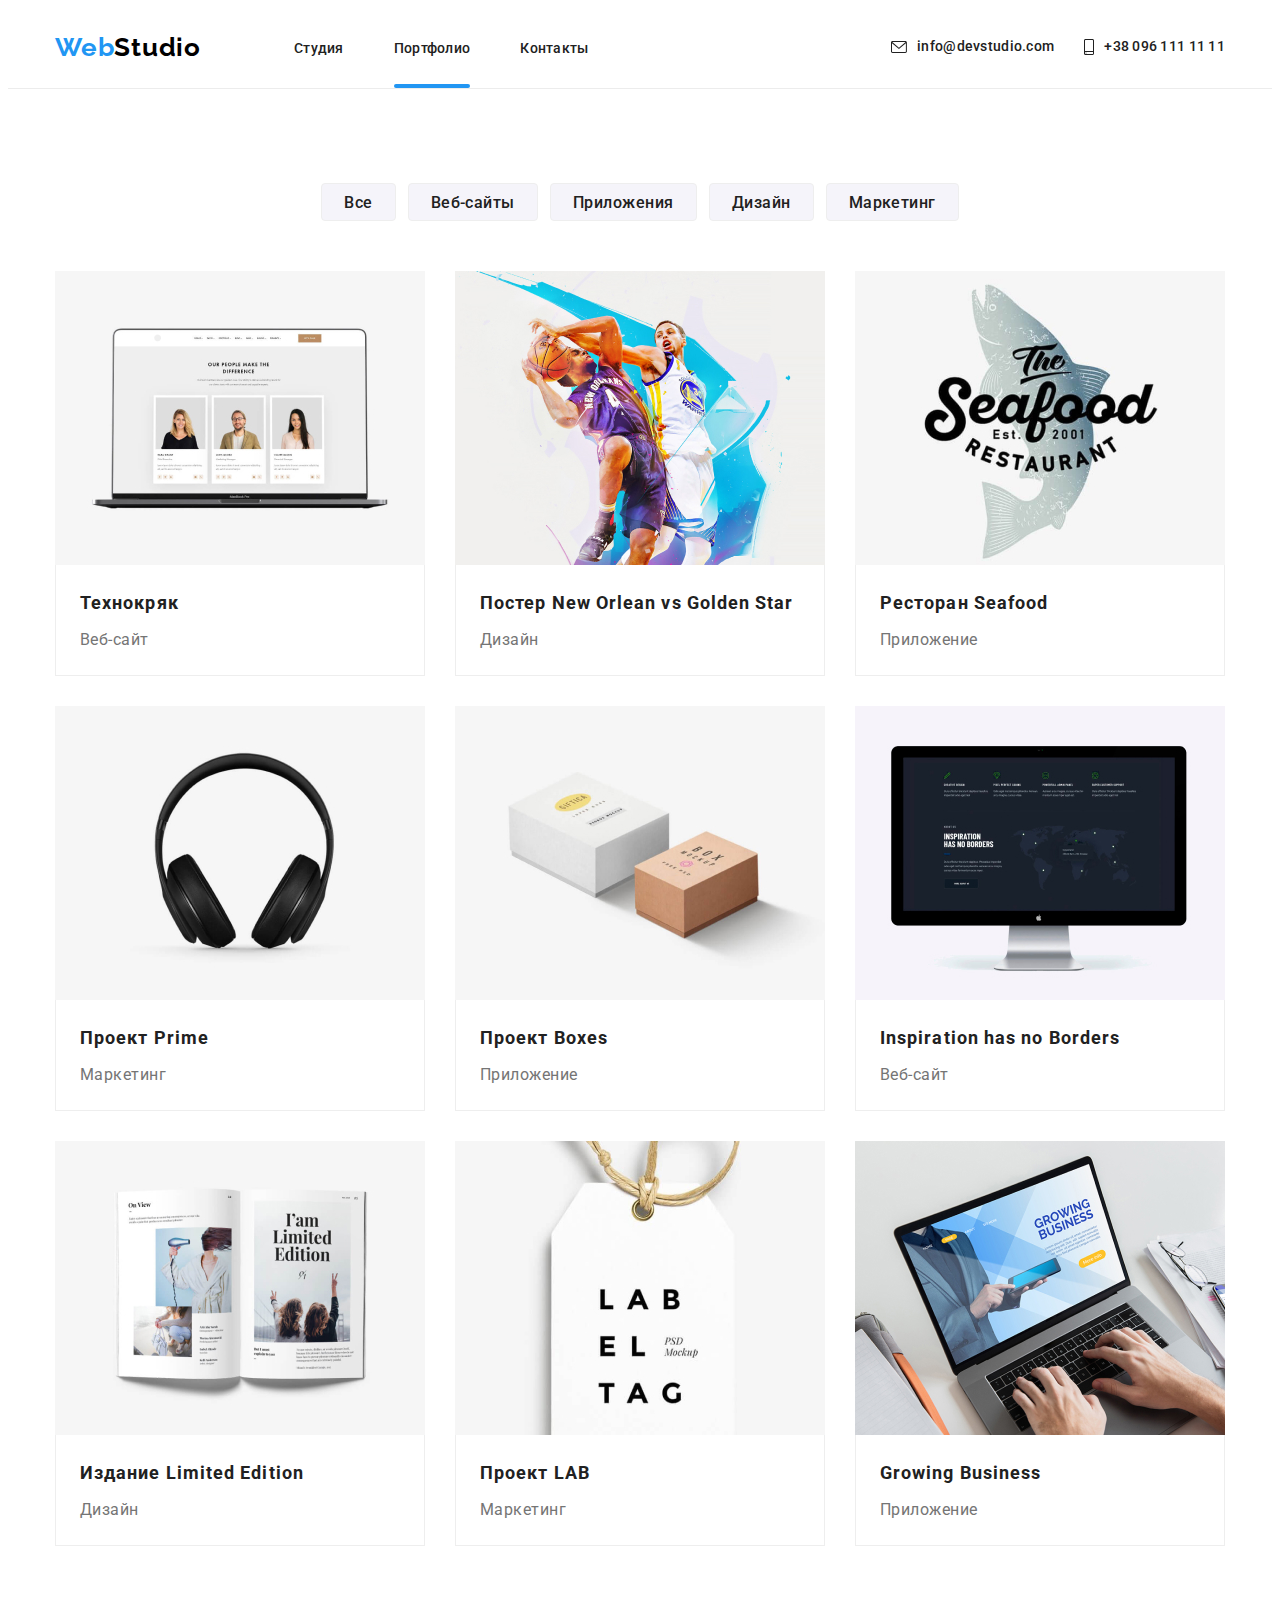
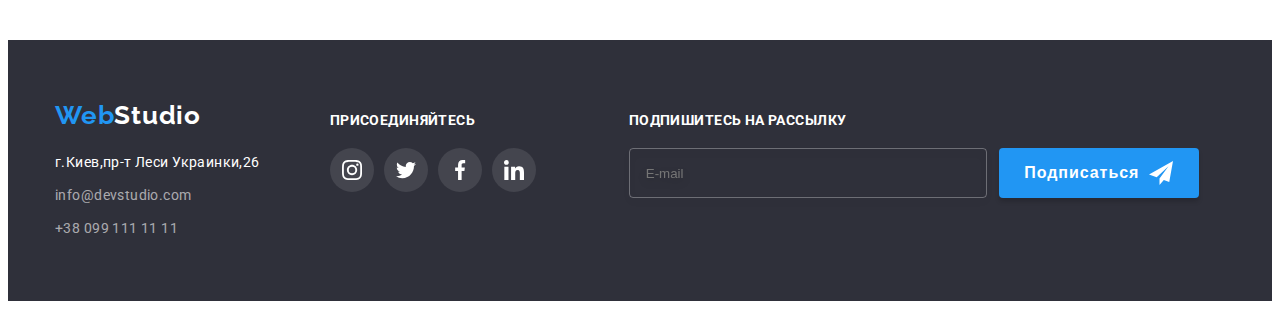
==== portfolio.html @ 00899029 "clone" ====
<!DOCTYPE html>
<html lang="en">
  <head>
    <meta charset="UTF-8" />
    <meta http-equiv="X-UA-Compatible" content="IE=edge" />
    <meta name="viewport" content="width=device-width, initial-scale=1.0" />
    <link rel="shortcut icon" href="images/Flag_Ukr.ico" type="image/x-icon" />
    <title>Портфолио</title>
    <link rel="preconnect" href="https://fonts.googleapis.com" />
    <link rel="preconnect" href="https://fonts.gstatic.com" crossorigin />
    <link
      href="https://fonts.googleapis.com/css2?family=Raleway:wght@700&family=Roboto:wght@400;500;700;900&display=swap"
      rel="stylesheet"
    />
    <link
      rel="stylesheet"
      href="https://cdnjs.cloudflare.com/ajax/libs/modern-normalize/1.1.0/modern-normalize.min.css"
      integrity="sha512-wpPYUAdjBVSE4KJnH1VR1HeZfpl1ub8YT/NKx4PuQ5NmX2tKuGu6U/JRp5y+Y8XG2tV+wKQpNHVUX03MfMFn9Q=="
      crossorigin="anonymous"
      referrerpolicy="no-referrer"
    />
    <link rel="stylesheet" href="./css/styles.css" />
    <style>
      ul {
        list-style-type: none; /* Убираем маркеры */
      }
      a {
        text-decoration: none; /* Убираем подчеркивание в ссылках  */
      }
    </style>
  </head>
  <body>
    <!-- header -->
    <header class="header">
      <div class="container">
        <nav class="header-nav">
          <a href="./index.html" class="header-logo"
            ><span class="header-logo-first">Web</span>Studio
          </a>
          <ul class="header-list">
            <li class="header-item">
              <a href="./index.html" class="header-item-link header-text"
                >Студия</a
              >
            </li>
            <li class="header-item">
              <a
                href="./portfolio.html"
                class="header-item-link header-text stream"
                >Портфолио</a
              >
            </li>
            <li class="header-item">
              <a href="" class="header-item-link header-text">Контакты</a>
            </li>
          </ul>
        </nav>
        <ul class="contacts-header">
          <li class="contact-item">
            <a
              href="mailto:info@devstudio.com"
              title="E-mail"
              class="header-link header-text envelope"
            >
              <svg class="header-icon" width="16" height="12">
                <use href="./images/icons.svg#icon-envelope"></use>
              </svg>
              info@devstudio.com</a
            >
          </li>
          <li class="contact-item">
            <a
              href="tel:+380961111111"
              title="Mobile phone"
              class="header-link header-text smartphone"
            >
              <svg class="header-icon" width="10" height="16">
                <use href="./images/icons.svg#icon-smartphone"></use>
              </svg>
              +38 096 111 11 11</a
            >
          </li>
        </ul>
      </div>
    </header>
    <!-- main -->
    <main>
      <!-- прячем заголовок от пользователя, Google  видит заголовок -->
      <h1 class="visually-hidden">Портфолио</h1>
      <section class="section-potfolio">
        <div class="container">
          <ul class="portfolio-btn-list">
            <li class="portfolio-btn-item">
              <button type="button" class="portfolio-btn">Все</button>
            </li>
            <li class="portfolio-btn-item">
              <button type="button" class="portfolio-btn">Веб-сайты</button>
            </li>
            <li class="portfolio-btn-item">
              <button type="button" class="portfolio-btn">Приложения</button>
            </li>
            <li class="portfolio-btn-item">
              <button type="button" class="portfolio-btn">Дизайн</button>
            </li>
            <li class="portfolio-btn-item">
              <button type="button" class="portfolio-btn">Маркетинг</button>
            </li>
          </ul>
          <ul class="services-list">
            <li class="services-item">
              <a href="" class="service-link">
                <div class="services-item-wrap">
                  <img
                    src="./images/portfolio_services_1.jpg"
                    alt="Technocarck"
                    width="370"
                    class="img-portfolio"
                  />
                  <p class="services-item-text">
                    Ресурс предлагает комплексные предложения с разным уровнем
                    функционала и сервисов. Все это позволит посетителю получить
                    исчерпывающие сведения о компании или частном лице.
                  </p>
                </div>
                <div class="div-services">
                  <h2 class="review">Технокряк</h2>
                  <p class="speciality">Веб-сайт</p>
                </div>
              </a>
            </li>
            <li class="services-item">
              <a href="" class="service-link">
                <div class="services-item-wrap">
                  <img
                    src="./images/portfolio_services_2.jpg"
                    alt="Poster NewOrlean"
                    width="370"
                    class="img-portfolio"
                  />
                  <p class="services-item-text">
                    Ресурс предлагает комплексные предложения с разным уровнем
                    функционала и сервисов. Все это позволит посетителю получить
                    исчерпывающие сведения о компании или частном лице.
                  </p>
                </div>
                <div class="div-services">
                  <h2 class="review">Постер New Orlean vs Golden Star</h2>
                  <p class="speciality">Дизайн</p>
                </div>
              </a>
            </li>
            <li class="services-item">
              <a href="" class="service-link">
                <div class="services-item-wrap">
                  <img
                    src="./images/portfolio_services_3.jpg"
                    alt="Seafood"
                    width="370"
                    class="img-portfolio"
                  />
                  <p class="services-item-text">
                    Ресурс предлагает комплексные предложения с разным уровнем
                    функционала и сервисов. Все это позволит посетителю получить
                    исчерпывающие сведения о компании или частном лице.
                  </p>
                </div>
                <div class="div-services">
                  <h2 class="review">Ресторан Seafood</h2>
                  <p class="speciality">Приложение</p>
                </div>
              </a>
            </li>
            <li class="services-item">
              <a href="" class="service-link">
                <div class="services-item-wrap">
                  <img
                    src="./images/portfolio_services_4.jpg"
                    alt="Project Prime"
                    width="370"
                    class="img-portfolio"
                  />
                  <p class="services-item-text">
                    Ресурс предлагает комплексные предложения с разным уровнем
                    функционала и сервисов. Все это позволит посетителю получить
                    исчерпывающие сведения о компании или частном лице.
                  </p>
                </div>
                <div class="div-services">
                  <h2 class="review">Проект Prime</h2>
                  <p class="speciality">Маркетинг</p>
                </div>
              </a>
            </li>
            <li class="services-item">
              <a href="" class="service-link">
                <div class="services-item-wrap">
                  <img
                    src="./images/portfolio_services_5.jpg"
                    alt="Project Boxes"
                    width="370"
                    class="img-portfolio"
                  />
                  <p class="services-item-text">
                    Ресурс предлагает комплексные предложения с разным уровнем
                    функционала и сервисов. Все это позволит посетителю получить
                    исчерпывающие сведения о компании или частном лице.
                  </p>
                </div>
                <div class="div-services">
                  <h2 class="review">Проект Boxes</h2>
                  <p class="speciality">Приложение</p>
                </div>
              </a>
            </li>
            <li class="services-item">
              <a href="" class="service-link">
                <div class="services-item-wrap">
                  <img
                    src="./images/portfolio_services_6.jpg"
                    alt="Inspiration"
                    width="370"
                    class="img-portfolio"
                  />
                  <p class="services-item-text">
                    Ресурс предлагает комплексные предложения с разным уровнем
                    функционала и сервисов. Все это позволит посетителю получить
                    исчерпывающие сведения о компании или частном лице.
                  </p>
                </div>
                <div class="div-services">
                  <h2 class="review">Inspiration has no Borders</h2>
                  <p class="speciality">Веб-сайт</p>
                </div>
              </a>
            </li>
            <li class="services-item">
              <a href="" class="service-link">
                <div class="services-item-wrap">
                  <img
                    src="./images/portfolio_services_7.jpg"
                    alt="Limited Edition"
                    width="370"
                    class="img-portfolio"
                  />
                  <p class="services-item-text">
                    Ресурс предлагает комплексные предложения с разным уровнем
                    функционала и сервисов. Все это позволит посетителю получить
                    исчерпывающие сведения о компании или частном лице.
                  </p>
                </div>
                <div class="div-services">
                  <h2 class="review">Издание Limited Edition</h2>
                  <p class="speciality">Дизайн</p>
                </div>
              </a>
            </li>
            <li class="services-item">
              <a href="" class="service-link">
                <div class="services-item-wrap">
                  <img
                    src="./images/portfolio_services_8.jpg"
                    alt="Project LAB"
                    width="370"
                    class="img-portfolio"
                  />
                  <p class="services-item-text">
                    Ресурс предлагает комплексные предложения с разным уровнем
                    функционала и сервисов. Все это позволит посетителю получить
                    исчерпывающие сведения о компании или частном лице.
                  </p>
                </div>
                <div class="div-services">
                  <h2 class="review">Проект LAB</h2>
                  <p class="speciality">Маркетинг</p>
                </div>
              </a>
            </li>
            <li class="services-item">
              <a href="" class="service-link">
                <div class="services-item-wrap">
                  <img
                    src="./images/portfolio_services_9.jpg"
                    alt="Business"
                    width="370"
                    class="img-portfolio"
                  />
                  <p class="services-item-text">
                    Ресурс предлагает комплексные предложения с разным уровнем
                    функционала и сервисов. Все это позволит посетителю получить
                    исчерпывающие сведения о компании или частном лице.
                  </p>
                </div>
                <div class="div-services">
                  <h2 class="review">Growing Business</h2>
                  <p class="speciality">Приложение</p>
                </div>
              </a>
            </li>
          </ul>
        </div>
      </section>
    </main>
    <footer class="footer">
      <div class="container">
        <div>
          <div class="div-footer-logo">
            <a href="./index.html" class="footer-logo"
              ><span class="footer-logo-first">Web</span>Studio
            </a>
          </div>
          <address>
            <ul class="contacts">
              <li class="footer-item">
                <a href="" title="address" class="contact"
                  >г.Киев,пр-т Леси Украинки,26</a
                >
              </li>
              <li class="footer-item">
                <a
                  href="mailto:info@devstudio.com"
                  title="E-mail"
                  class="contact-e"
                  >info@devstudio.com</a
                >
              </li>
              <li class="footer-item">
                <a
                  href="tel:+380991111111"
                  title="Mobile phone"
                  class="contact-e"
                  >+38 099 111 11 11</a
                >
              </li>
            </ul>
          </address>
        </div>
        <div class="footer-contacts">
          <h3 class="footer-invite">присоединяйтесь</h3>
          <ul class="footer-soc-list">
            <li class="soc-item">
              <a href="" class="footer-soc-link">
                <svg class="soc-icon" width="20" height="20">
                  <use href="./images/icons.svg#icon-instagram"></use>
                </svg>
              </a>
            </li>
            <li class="soc-item">
              <a href="" class="footer-soc-link">
                <svg class="soc-icon" width="20" height="20">
                  <use href="./images/icons.svg#icon-twitter"></use>
                </svg>
              </a>
            </li>
            <li class="soc-item">
              <a href="" class="footer-soc-link">
                <svg class="soc-icon" width="20" height="20">
                  <use href="./images/icons.svg#icon-facebook"></use>
                </svg>
              </a>
            </li>
            <li class="soc-item">
              <a href="" class="footer-soc-link">
                <svg class="soc-icon" width="20" height="20">
                  <use href="./images/icons.svg#icon-linkedin"></use>
                </svg>
              </a>
            </li>
          </ul>
        </div>

        <div class="mailing-list">
          <h3 class="mailing-title">Подпишитесь на рассылку</h3>
          <form class="mailing">
            <label class="footer-label">
              <input
                type="email"
                name="footer-email"
                placeholder="E-mail"
                class="footer-input"
                required
              />
            </label>
            <button type="submit" class="footer-btn">
              Подписаться
              <svg class="footer-icon" width="24" height="24">
                <use href="./images/icons.svg#icon-send"></use>
              </svg>
            </button>
          </form>        
        </div>
        
      </div>
    </footer>
  </body>
</html>
---- css/styles.css ----
body {
  font-family: "Roboto", sans-serif;
  color: #212121;
  background-color: #ffffff;
}

/* Репета сказал так надо! */
html {
  box-sizing: border-box;
}
*,
*::before,
*::after {
  box-sizing: inherit;
}

/* a::before {
  content: "♥️";
  color: brown;
} */

/* .envelope::before {
  content: url(../images/envelope.svg);
  vertical-align: middle;
  margin-right: 10px;
}
.envelope:hover.envelope::before,
.envelope:focus.envelope::before {
  content: url(../images/envelope_hover.svg);
}
.smartphone::before {
  content: url(../images/smartphone.svg);
  vertical-align: middle;
  margin-right: 10px;
}
.smartphone:hover.smartphone::before,
.smartphone:focus.smartphone::before {
  content: url(../images/smartphone_hover.svg);
} */
.header-icon {
  margin-right: 10px;
  fill: currentColor;
}

.container {
  width: 1200px;
  margin: 0 auto;
  padding-left: 15px;
  padding-right: 15px;
}

/* Сброс стилей / Reset styles */
p,
h1,
h2,
h3,
h4,
h5,
h6 {
  margin: 0;
}
ul {
  margin: 0;
  padding-left: 0;
}
a {
  color: currentColor;
}
/* убирает рамку при TAB */
a:focus,
button:focus,
.modal-input, .modal-text {
  outline: currentColor;
}

/* Рука-указатель */
button {
  cursor: pointer;
}

/* Переменные: цвета и прочее */
:root {
  --main-color: #212121;
  --highlight-color: #2196f3;
  --header-link-color: #757575;
  --main-tittle-color: #ffffff;
  --main-background-color: #2f303a;
  --description-text-color: #757575;
  --job-title-color: #757575;
  --footer-background-color: #2f303a;
  --footer-contact-color: #ffffff;
  --portfolio-speciality-color: #757575;
  --typical-margin: 30px;
  --timing-function: cubic-bezier(0.4, 0, 0.2, 1);
}

/* header */

.header {
  border-bottom: 1px solid #ececec;
  padding-top: 24px;
  padding-bottom: 25px;
}

.header .container,
.header-nav,
.header-list {
  display: flex;
  align-items: center;
}

.contacts-header {
  display: flex;
  margin-left: auto;
}
.header-logo {
  font-family: "Raleway", sans-serif;
  font-style: normal;
  font-weight: 700;
  font-size: 26px;
  line-height: 1.19;
  letter-spacing: 0.03em;
  color: #000000;
  margin-right: 93px;
}

.header-logo-first,
.footer-logo-first {
  color: #2196f3;
}

.header-item:not(:last-child) {
  margin-right: 50px;
}
.header-text {
  font-weight: 500;
  font-size: 14px;
  line-height: 1.14;
  letter-spacing: 0.02em;
}
/* ПОДЧЕРКИВАНИЕ */

.header-item-link {
  color: var(--main-color);
  margin-top: 4px;
  position: relative; /*!!!!!!!!!!!!! ЕСЛИ НЕТ - ТО ФИГУРА
  ПОЗИЦИОНИРУЕТСЯ ОТНОСИТЕЛЬНО ДОКУМЕНТА 
  при position: absolute; !!!!!!!!!!!!!!!*/

  transition: color 250ms var(--timing-function);
}
.stream::after {
  content: "";
  position: absolute;
  bottom: -32.5px;

  display: block;
  width: 100%;
  height: 4px;

  border-radius: 4px;
  background-color: #2196f3;
}
.contact-item:not(:first-child) {
  margin-left: 30px;
}
.header-link {
  transition: color 250ms var(--timing-function);
  display: flex;
  align-items: center;
}

.header-item-link:hover,
.header-item-link:focus,
.header-link:hover,
.header-link:focus,
.contact-e:hover,
.contact-e:focus,
.contact:hover,
.contact:focus {
  color: var(--highlight-color);
}
.header-item-link:active,
.header-link:active,
.contact-e:active,
.contact:active {
  color: #ffa500;
}

/* main */

.main-box {
  background: #2f303a;
  padding: 200px 0;
  background-image: linear-gradient(
      rgba(47, 48, 58, 0.4),
      rgba(47, 48, 58, 0.4)
    ),
    url(../images/hero_img.jpg);
  background-repeat: no-repeat;
  background-position: center;
  background-size: cover;
  max-width: 1600px;
  margin: 0 auto;
}

.main {
  font-weight: 900;
  font-size: 44px;
  line-height: 1.36;
  text-align: center;
  letter-spacing: 0.06em;
  text-transform: uppercase;
  color: var(--main-tittle-color);
  margin: 0 auto;
  max-width: 696px;
  margin-bottom: 30px;
}

.main-btn {
  font-weight: 700;
  font-size: 16px;
  line-height: 1.88;
  text-align: center;
  letter-spacing: 0.06em;
  box-shadow: 0px 4px 4px rgba(0, 0, 0, 0.15);
  border-radius: 4px;
  border: 0;
  color: var(--main-tittle-color);
  background: var(--highlight-color);
  /* выровнять кнопку по центру */
  margin: 0 auto;
  display: block;
  /* выровнять кнопку по центру */
  min-width: 200px;
  height: 50px;

  transition: box-shadow 250ms var(--timing-function),
    background-color 250ms var(--timing-function);
}

.main-btn:hover,
.main-btn:focus,
.footer-btn:hover,
.footer-btn:focus {
  background-color: #188ce8;
  box-shadow: 0px 4px 4px rgba(0, 0, 0, 0.15);
  border-radius: 4px;
}

/* прячем заголовок от пользователя, Google  видит заголовок */

h2[class="visually-hidden"],
h1[class="visually-hidden"] {
  position: absolute;
  white-space: nowrap;
  width: 1px;
  height: 1px;
  overflow: hidden;
  border: 0;
  padding: 0;
  clip: rect(0 0 0 0);
  clip-path: inset(50%);
  margin: -1px;
}

.details {
  padding: 94px 0;
}
.description-list {
  display: flex;
}

.description-pre {
  display: flex;
  justify-content: center;
  align-items: center;
  width: 270px;
  height: 120px;
  background: #f5f4fa;
  border-radius: 4px;
  margin-bottom: 30px;
}
.description {
  font-weight: 700;
  font-size: 14px;
  line-height: 1.14;
  letter-spacing: 0.03em;
  text-transform: uppercase;
  color: var(--main-color);
  margin-bottom: 10px;
}
.description-text {
  font-size: 14px;
  line-height: 1.71;
  letter-spacing: 0.03em;
  color: var(--description-text-color);
}

.description-li {
  width: 270px;
  margin-right: var(--typical-margin);
}
.description-li:last-child {
  margin-right: 0;
}
.team-works {
  padding-bottom: 94px;
}
.team {
  font-weight: 700;
  font-size: 36px;
  line-height: 1.17;
  text-align: center;
  letter-spacing: 0.03em;
  color: var(--main-color);
  text-align: center;
  margin-bottom: 50px;
}

.team-list {
  display: flex;
}
.team-li {
  position: relative;
  display: flex;
}

.team-li:not(:last-child) {
  margin-right: var(--typical-margin);
}
.team-profile {
  text-transform: uppercase;
  position: absolute;
  bottom: 0;
  left: 0;
  width: 100%;
  height: 70px;
  display: flex;
  align-items: center;
  justify-content: center;
  background: rgba(47, 48, 58, 0.8);
  font-weight: 700;
  font-size: 14px;
  line-height: 1.14;
  letter-spacing: 0.03em;
  color: var(--main-tittle-color);
}
.section-team {
  background: #f5f4fa;
  padding: 94px 0;
}

.wrap-list {
  display: flex;
}
.warp-item {
  width: 270px;
  text-align: center;
  background: #ffffff;
  box-shadow: 0px 1px 3px rgba(0, 0, 0, 0.12), 0px 1px 1px rgba(0, 0, 0, 0.14),
    0px 2px 1px rgba(0, 0, 0, 0.2);
  border-radius: 0px 0px 4px 4px;
}

.warp-item:not(:last-child) {
  margin-right: var(--typical-margin);
}
.div-warp {
  padding: 30px 0;
}
.name {
  font-weight: 500;
  font-size: 16px;
  line-height: 1.19;
  color: var(--main-color);
  margin-bottom: 10px;
}
.job-title {
  font-size: 16px;
  line-height: 1.19;
  color: var(--job-title-color);
  margin-bottom: 16px;
}

/* soc-icon */

.soc-list {
  display: flex;
  justify-content: center;
}
.soc-item {
  margin-left: 10px;
}
.soc-item:first-child {
  margin-left: 0;
}

.soc-link {
  display: flex;
  justify-content: center;
  align-items: center;
  width: 44px;
  height: 44px;
  border-radius: 50px;
  color: #afb1b8;
  fill: #afb1b8;

  transition: background-color 250ms var(--timing-function),
    fill 250ms var(--timing-function);
}
.soc-icon {
  color: currentColor;
}

.soc-link:hover,
.soc-link:focus {
  background-color: #2196f3;
  fill: #ffffff;
}

.section-clients {
  padding: 94px 0;
}
.clients {
  font-size: 36px;
  line-height: 1.17;
  text-align: center;
  letter-spacing: 0.03em;
  margin-bottom: 50px;
}

/* --ICONS-- */

.clients-list {
  display: flex;
}
.clients-item:not(:last-child) {
  margin-right: var(--typical-margin);
}
.clients-link {
  display: flex;
  justify-content: center;
  align-items: center;
  width: 170px;
  height: 92px;
  border: 1px solid #afb1b8;
  border-radius: 4px;
  color: #afb1b8;
  fill: #afb1b8;

  transition: border 250ms var(--timing-function),
    fill 250ms var(--timing-function);
}
.client-icon {
  color: currentColor;
}
.clients-link:hover,
.clients-link:focus {
  border: 1px solid var(--highlight-color);
  fill: var(--highlight-color);
}

/* footer */
.footer {
  background: #2f303a;
  padding: 60px 0;
}
.footer .container {
  display: flex;
}
.footer-logo {
  font-family: "Raleway", sans-serif;
  font-style: normal;
  font-weight: 700;
  font-size: 26px;
  line-height: 1.19;
  letter-spacing: 0.03em;
  color: #ffffff;
}

.div-footer-logo {
  margin-bottom: 20px;
}
.footer-item:not(:last-child) {
  margin-bottom: 9px;
}
.contacts {
  background: var(--footer-background-color);
  font-style: normal;
}
.contact {
  font-weight: 400;
  font-size: 14px;
  line-height: 1.71;
  letter-spacing: 0.03em;
  color: var(--footer-contact-color);

  transition: color 250ms var(--timing-function);
}
.contact-e {
  font-weight: 400;
  font-size: 14px;
  line-height: 1.71;
  letter-spacing: 0.03em;
  color: rgba(255, 255, 255, 0.6);

  transition: color 250ms var(--timing-function);
}
/* --NEW-- */
.footer-contacts {
  margin-left: 70px;
  padding-top: 12px;
}
.footer-invite {
  text-transform: uppercase;
  font-size: 14px;
  line-height: 16px;
  letter-spacing: 0.03em;
  color: #ffffff;
  margin-bottom: 20px;
}
.footer-soc-list {
  display: flex;
}
.footer-soc-link {
  display: flex;
  justify-content: center;
  align-items: center;
  width: 44px;
  height: 44px;
  border-radius: 50px;
  background: rgba(255, 255, 255, 0.1);
  color: #ffffff;
  fill: #ffffff;

  transition: background-color 250ms var(--timing-function);
}
.footer-soc-link:hover,
.footer-soc-link:focus {
  background-color: #2196f3;
}

/* --- MAILING LIST FOOTER --- */

.mailing-list {
  margin-left: 93px;
  margin-top: 12px;
  display: block;
}
.mailing-title {
  font-weight: 700;
  font-size: 14px;
  line-height: calc(16 / 14);
  letter-spacing: 0.03em;
  text-transform: uppercase;
  color: var(--footer-contact-color);
  margin-bottom: 20px;
}
.mailing {
  display: flex;
}
.footer-input {
  width: 358px;
  height: 50px;
  background-color: transparent;
  border: 1px solid rgba(255, 255, 255, 0.3);
  filter: drop-shadow(0px 4px 4px rgba(0, 0, 0, 0.15));
  border-radius: 4px;
  padding-left: 16px;
  color: var(--footer-contact-color);
  margin-right: 12px;
}
.footer-btn {
  min-width: 200px;
  height: 50px;
  font-weight: 700;
  font-size: 16px;
  line-height: 1.88;
  display: flex;
  align-items: center;
  justify-content: center;
  letter-spacing: 0.06em;
  color: var(--main-tittle-color);
  fill: var(--footer-contact-color);
  background: var(--highlight-color);
  box-shadow: 0px 4px 4px rgba(0, 0, 0, 0.15);
  border-radius: 4px;
  border: none;

  transition: box-shadow 250ms var(--timing-function),
    background-color 250ms var(--timing-function);
}
.footer-icon {
  margin-left: 10px;
}


/* ---- МОДАЛЬНОЕ ОКНО ---- */

.backdrop {
  position: fixed;
  top: 0;
  left: 0;
  width: 100%;
  height: 100%;
  background: rgba(0, 0, 0, 0.2);

  opacity: 1;
  transition: opacity 250ms var(--timing-function);
}
.backdrop.is-hidden {
  opacity: 0;
  pointer-events: none;
}
.backdrop.is-hidden .modal {
  transform: translate(-50%, -50%) scale(0.5);
}
.modal {
  position: absolute;
  top: 50%;
  left: 50%;
  transform: translate(-50%, -50%);
  width: 528px;
  min-height: 581px;
  background: #ffffff;
  box-shadow: 0px 1px 3px rgba(0, 0, 0, 0.12), 0px 1px 1px rgba(0, 0, 0, 0.14),
    0px 2px 1px rgba(0, 0, 0, 0.2);
  border-radius: 4px;
  padding: 40px;

  transition: 250ms var(--timing-function);
}
.modal-close-btn {
  position: absolute;
  top: 8px;
  right: 8px;
  display: flex;
  align-items: center;
  justify-content: center;
  width: 30px;
  height: 30px;
  border-radius: 50%;
  background-color: transparent;
  border: 1px solid rgba(0, 0, 0, 0.1);
}
.modal-close-btn:hover .modal-icon {
  fill: var(--highlight-color);
}
.is-hidden {
  opacity: 0;
  visibility: hidden;
  pointer-events: none;
}
/* модальное окно не скролится */
/* .no-scroll {
  overflow: hidden;
} */

.modal-title {
  font-weight: 700;
  font-size: 20px;
  line-height: calc(23 / 20);
  text-align: center;
  letter-spacing: 0.03em;
  margin-bottom: 30px;
}

.modal-label {
  position: relative;
  display: flex;
  margin-bottom: 28px;
}
.modal-label:focus-within > .modal-input,
.modal-label:focus-within > .modal-text,
.modal-label:focus-within {
  fill: var(--highlight-color);
  border-color: var(--highlight-color);
}

.modal-span {
  position: absolute;
  left: 0;
  top: -18px;
  font-size: 12px;
  line-height: calc(14 / 12);
  letter-spacing: 0.01em;
  color: var(--description-text-color);
}

.modal-input {
  width: 100%;
  height: 40px;
  border: 1px solid rgba(33, 33, 33, 0.2);
  border-radius: 4px;
  background-color: transparent;
  padding-left: 42px;

  transition: border-color 250ms var(--timing-function);
}

/* ///// подсветка строк при заполнении ///// */
.modal-input:placeholder-shown {
  background-color: transparent;
}
.modal-input:not(:placeholder-shown):not(:focus):valid {
  background-color: rgba(108, 255, 186, 0.493);
}
.modal-input:not(:placeholder-shown):not(:focus):invalid {
  background-color: rgba(255, 91, 91, 0.856);
}


.modal-svg {
  position: absolute;
  left: 12px;
  top: 50%;

  transform: translateY(-50%);
  transition: fill 250ms var(--timing-function);
}

.modal-text {
  width: 100%;
  height: 120px;
  border: 1px solid rgba(33, 33, 33, 0.2);
  border-radius: 4px;
  resize: none;
  background-color: transparent;
  padding: 12px 16px;

  transition: border-color 250ms var(--timing-function);
}

.policy-center {
  display: flex;
  justify-content: center;
}
.check-label {
  font-weight: 400;
  font-size: 14px;
  line-height: 1.71;
  letter-spacing: 0.03em;
  color: var(--description-text-color);
  display: flex;
  align-items: center;
  margin-bottom: 30px;
  position: relative;
}

.icon-box {
  position: absolute;
  opacity: 1;
  transition: opacity 250ms var(--timing-function),
    box-shadow 250ms var(--timing-function);
}
.icon-check {
  margin-right: 7px;
  opacity: 0;
  transition: opacity 250ms var(--timing-function);
}
/* ---прячем и убираем из потока--- */
.check-box {
  position: absolute;
  width: 1px;
  height: 1px;
  margin: -1px;
  border: 0;
  padding: 0;

  white-space: nowrap;
  clip-path: inset(100%);
  clip: rect(0 0 0 0);
  overflow: hidden;
}

.check-box:checked + .icon-box {
  opacity: 0;
}
.check-box:checked ~ .icon-check {
  opacity: 1;
  /* box-shadow: 0px 3px 1px rgba(0, 0, 0, 0.1), 0px 1px 2px rgba(0, 0, 0, 0.08),
    0px 2px 2px rgba(0, 0, 0, 0.12);
  border-radius: 2px; */
}

.privacy {
  font-weight: 400;
  font-size: 14px;
  line-height: 1.71;
  letter-spacing: 0.03em;
  text-decoration-line: underline;
  color: var(--highlight-color);
}


/* Портфолио */

.section-potfolio {
  padding: 94px 0;
}

.portfolio-btn {
  font-family: "Roboto", sans-serif;
  font-weight: 500;
  font-size: 16px;
  line-height: 1.62;
  text-align: center;
  letter-spacing: 0.03em;
  color: #212121;
  box-sizing: border-box;
  background: #f5f4fa;
  border-radius: 4px;
  border: 1px solid #eeeeee;
  height: 38px;
  padding: 6px 22px;

  transition: background-color 250ms var(--timing-function),
    color 250ms var(--timing-function), box-shadow 250ms var(--timing-function);
}
.portfolio-btn-item:not(:last-child) {
  margin-right: 8px;
}
.portfolio-btn:hover,
.portfolio-btn:focus {
  background-color: #2196f3;
  color: #ffffff;
  box-shadow: 0px 3px 1px rgba(0, 0, 0, 0.1), 0px 1px 2px rgba(0, 0, 0, 0.08),
    0px 2px 2px rgba(0, 0, 0, 0.12);
  border-radius: 4px;
}

.portfolio-btn-list {
  text-align: center;
  margin-bottom: 50px;
}
ul.portfolio-btn-list li {
  display: inline-block;
}

.img-portfolio {
  display: block;
}

.services-list {
  display: flex;
  flex-wrap: wrap;
}
.services-item {
  width: 370px;
  margin-right: 30px;
  margin-bottom: 30px;
}
.services-item:nth-child(3n) {
  margin-right: 0;
}
.services-item:nth-last-child(-n + 3) {
  margin-bottom: 0;
}

/* Выезжающий текст */

.services-item:hover .services-item-text,
.service-link:focus .services-item-text {
  transform: translateY(0);
}
.services-item-wrap {
  position: relative;
  overflow: hidden;
}
.services-item-text {
  position: absolute;
  top: 0;
  font-size: 18px;
  line-height: 1.56;
  letter-spacing: 0.03em;
  color: var(--main-tittle-color);
  background: rgba(33, 150, 243, 0.9);
  padding: 63px 24px;
  height: 100%;
  /* overflow: auto; */
  transform: translateY(101%);

  transition: transform 250ms var(--timing-function);
}
/* Scroolbar */
/* .services-item-text::-webkit-scrollbar {
  width: 5px;
}
.services-item-text::-webkit-scrollbar-track {
  box-shadow: inset 0 0 6px rgba(0, 0, 0, 0.3);
}
.services-item-text::-webkit-scrollbar-thumb {
  background-color: darkgrey;
  outline: 1px solid slategrey;
} */
.service-link {
  display: flex;
  flex-direction: column;

  transition: box-shadow 250ms var(--timing-function);
}
.service-link:hover,
.service-link:focus {
  box-sizing: border-box;
  background: #ffffff;
  box-shadow: 0px 1px 1px rgba(0, 0, 0, 0.12), 0px 4px 4px rgba(0, 0, 0, 0.06),
    1px 4px 6px rgba(0, 0, 0, 0.16);
}

.div-services {
  border: 1px solid #eeeeee;
  border-top: none;
  padding: 20px 24px;
}

.review {
  font-weight: 700;
  font-size: 18px;
  line-height: 2;
  letter-spacing: 0.06em;
  color: var(--main-color);
  margin-bottom: 4px;
}
.speciality {
  font-size: 16px;
  line-height: 1.88;
  letter-spacing: 0.03em;
  color: var(--portfolio-speciality-color);
}
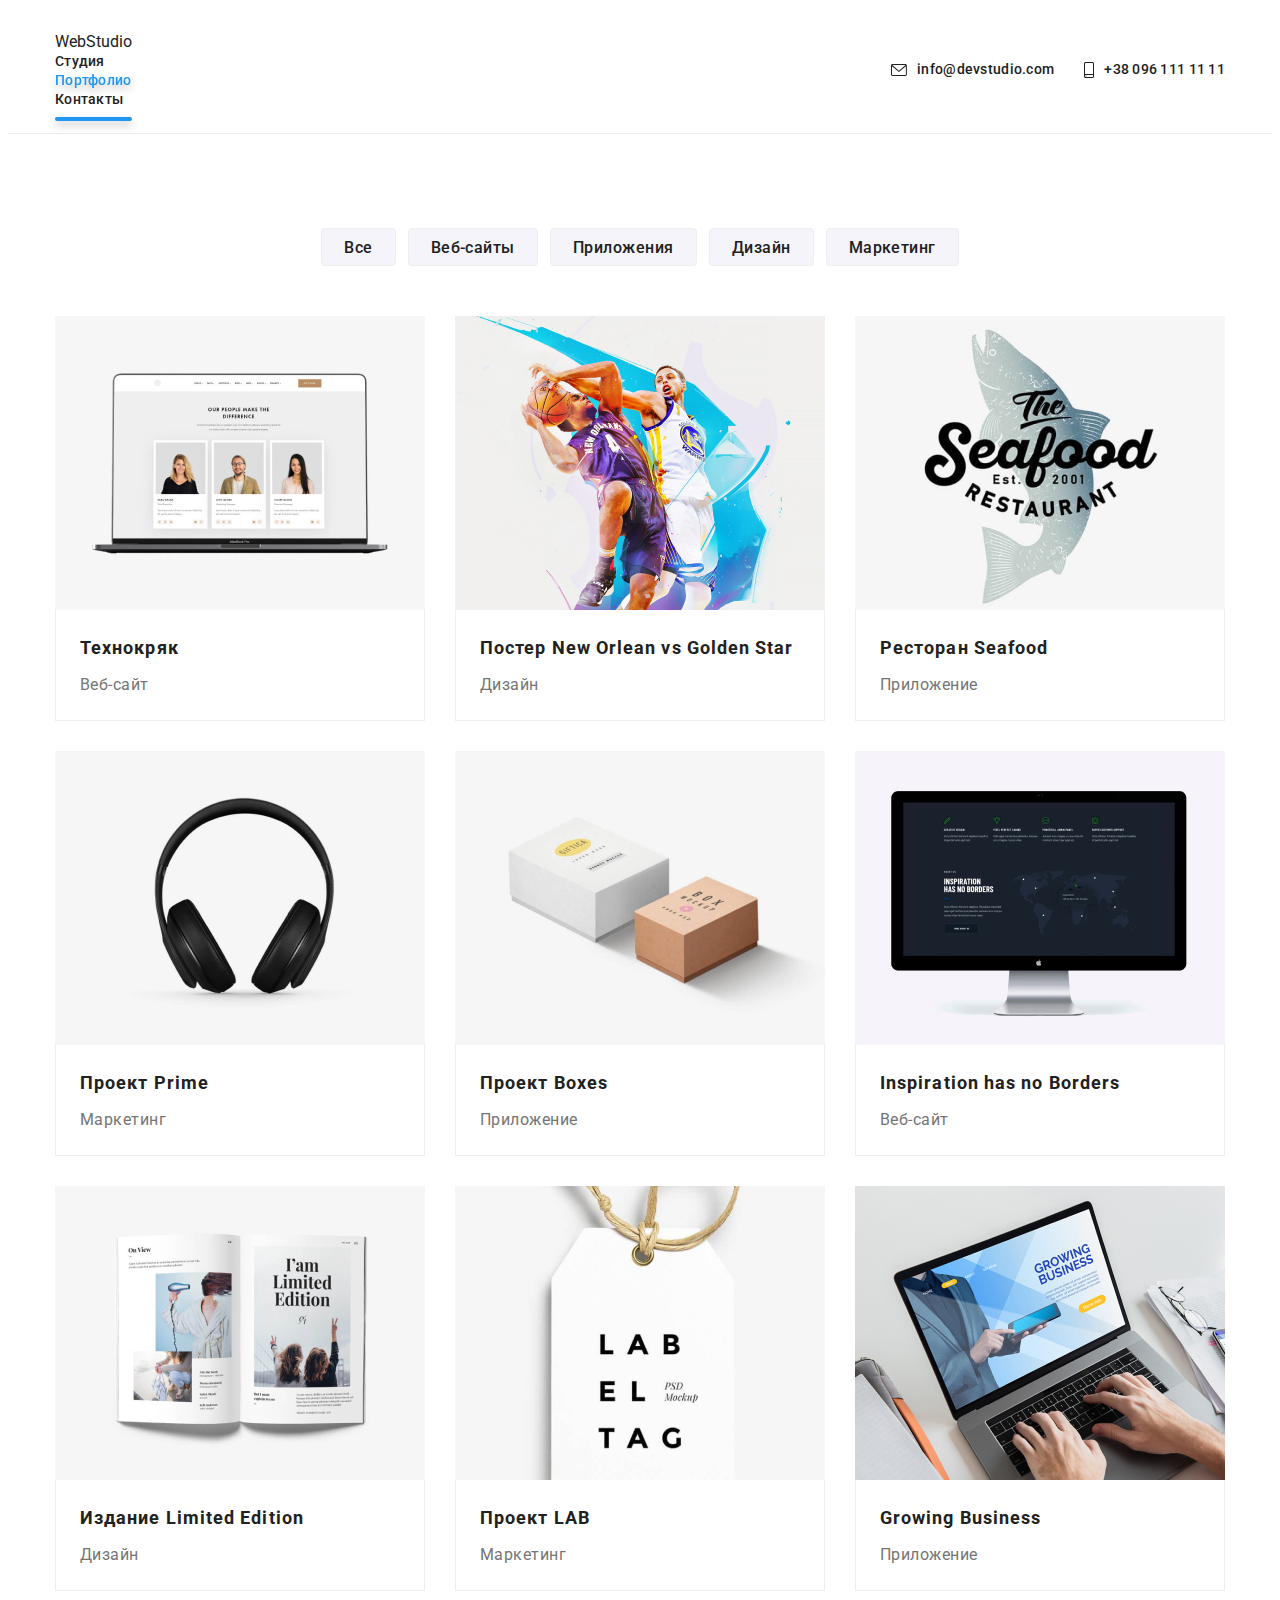
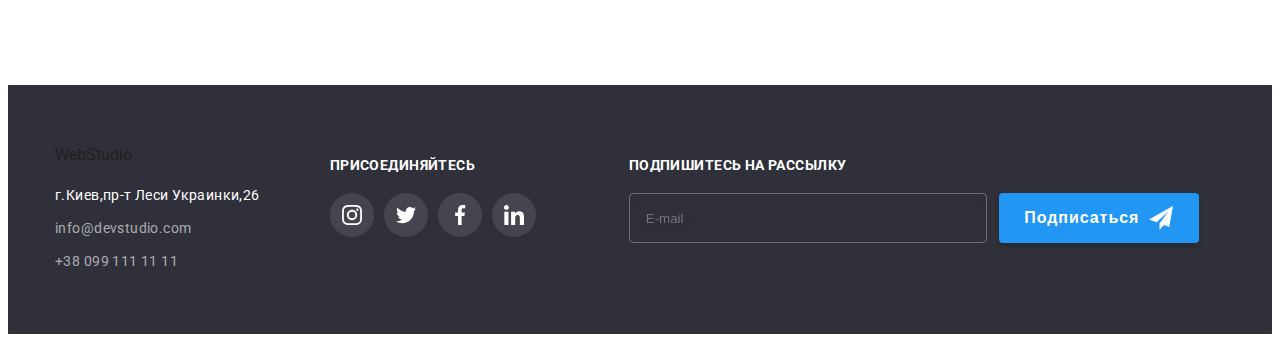
==== commit c4c1cc8a: "scss BEM" ====
--- a/portfolio.html
+++ b/portfolio.html
@@ -20,6 +20,7 @@
       referrerpolicy="no-referrer"
     />
     <link rel="stylesheet" href="./css/styles.css" />
+    <link rel="stylesheet" href="./css/main.min.css" />
     <style>
       ul {
         list-style-type: none; /* Убираем маркеры */
@@ -380,15 +381,14 @@
                 required
               />
             </label>
-            <button type="submit" class="footer-btn">
+            <button type="submit" class="main-btn footer-btn">
               Подписаться
               <svg class="footer-icon" width="24" height="24">
                 <use href="./images/icons.svg#icon-send"></use>
               </svg>
             </button>
-          </form>        
+          </form>
         </div>
-        
       </div>
     </footer>
   </body>
--- a/css/main.min.css
+++ b/css/main.min.css
@@ -0,0 +1,3 @@
+﻿body{font-family:"Roboto",sans-serif;color:#212121;background-color:#fff}html{box-sizing:border-box}*,*::before,*::after{box-sizing:inherit}button{cursor:pointer}p,h1,h2,h3,h4,h5,h6{margin:0}ul{margin:0;padding-left:0}a{color:currentColor}a:focus,button:focus,.modal-input,.modal-text,.footer-input{outline:currentColor}:root{--main-color: #212121;--header-bottom: #ececec;--highlight-color: #2196f3;--highlight-btn: #188ce8;--mark-color: #ffa500;--header-link-color: #757575;--main-tittle-color: #ffffff;--main-background-color: #2f303a;--description-text-color: #757575;--description-background-color: #f5f4fa;--job-title-color: #757575;--soc-icon-color: #afb1b8;--footer-background-color: #2f303a;--footer-contact-color: #ffffff;--portfolio-speciality-color: #757575;--typical-margin: 30px;--timing-function: cubic-bezier(0.4, 0, 0.2, 1)}h2[class=visually-hidden],h1[class=visually-hidden]{position:absolute;white-space:nowrap;width:1px;height:1px;overflow:hidden;border:0;padding:0;clip:rect(0 0 0 0);clip-path:inset(50%);margin:-1px}.container{width:1200px;margin:0 auto;padding-left:15px;padding-right:15px}.main-btn{font-weight:700;font-size:16px;line-height:1.88;text-align:center;letter-spacing:.06em;box-shadow:0px 4px 4px rgba(0,0,0,.15);border-radius:4px;border:0;color:var(--main-tittle-color);background:var(--highlight-color);margin:0 auto;display:block;min-width:200px;height:50px;transition:box-shadow 250ms var(--timing-function),background-color 250ms var(--timing-function)}.main-btn:hover,.main-btn:focus{background-color:var(--highlight-btn);box-shadow:0px 4px 4px rgba(0,0,0,.15);border-radius:4px}.header{border-bottom:1px solid var(--header-bottom);padding-top:24px;padding-bottom:25px}.header-icon{margin-right:10px;fill:currentColor}.header .container,.nav,.menu{display:flex;align-items:center}.contacts-header{display:flex;margin-left:auto}.logo{font-family:"Raleway",sans-serif;font-style:normal;font-weight:700;font-size:26px;line-height:1.19;letter-spacing:.03em}.nav__logo{color:#000;margin-right:93px}.logo__first{color:var(--highlight-color)}.menu__item:not(:last-child){margin-right:50px}.header-text{font-weight:500;font-size:14px;line-height:1.14;letter-spacing:.02em}.menu__link{color:var(--main-color);margin-top:4px;position:relative;/*!!!!!!!!!!!!! ЕСЛИ НЕТ - ТО ФИГУРА
+ПОЗИЦИОНИРУЕТСЯ ОТНОСИТЕЛЬНО ДОКУМЕНТА 
+при position: absolute; !!!!!!!!!!!!!!!*/transition:color 250ms var(--timing-function)}.stream{color:var(--highlight-color);filter:drop-shadow(0px 4px 4px rgba(0, 0, 0, 0.25))}.stream::after{content:"";position:absolute;bottom:-32.5px;display:block;width:100%;height:4px;border-radius:4px;background-color:var(--highlight-color)}.contact-item:not(:first-child){margin-left:30px}.header-link{transition:color 250ms var(--timing-function);display:flex;align-items:center}.menu__link:hover,.menu__link:focus,.header-link:hover,.header-link:focus,.contact-e:hover,.contact-e:focus,.contact:hover,.contact:focus{color:var(--highlight-color);filter:drop-shadow(0px 4px 4px rgba(0, 0, 0, 0.25))}.menu__link:active,.header-link:active,.contact-e:active,.contact:active{color:var(--mark-color)}.main{background:var(--footer-background-color);padding:200px 0;background-image:linear-gradient(rgba(47, 48, 58, 0.4), rgba(47, 48, 58, 0.4)),url(../images/hero_img.jpg);background-repeat:no-repeat;background-position:center;background-size:cover;max-width:1600px;margin:0 auto}.main__box{font-weight:900;font-size:44px;line-height:1.36;text-align:center;letter-spacing:.06em;text-transform:uppercase;color:var(--main-tittle-color);margin:0 auto;max-width:696px;margin-bottom:30px}.details{padding:94px 0}.description-list{display:flex}.description-pre{display:flex;justify-content:center;align-items:center;width:270px;height:120px;background:var(--description-background-color);border-radius:4px;margin-bottom:30px}.description{font-weight:700;font-size:14px;line-height:1.14;letter-spacing:.03em;text-transform:uppercase;color:var(--main-color);margin-bottom:10px}.description-text{font-size:14px;line-height:1.71;letter-spacing:.03em;color:var(--description-text-color)}.description-li{width:270px;margin-right:var(--typical-margin)}.description-li:last-child{margin-right:0}.team-works{padding-bottom:94px}.team{font-weight:700;font-size:36px;line-height:1.17;text-align:center;letter-spacing:.03em;color:var(--main-color);text-align:center;margin-bottom:50px}.team-list{display:flex}.team-li{position:relative;display:flex}.team-li:not(:last-child){margin-right:var(--typical-margin)}.team-profile{text-transform:uppercase;position:absolute;bottom:0;left:0;width:100%;height:70px;display:flex;align-items:center;justify-content:center;background:rgba(47,48,58,.8);font-weight:700;font-size:14px;line-height:1.14;letter-spacing:.03em;color:var(--main-tittle-color)}.section-team{background:var(--description-background-color);padding:94px 0}.wrap-list{display:flex}.warp-item{width:270px;text-align:center;background:var(--main-tittle-color);box-shadow:0px 1px 3px rgba(0,0,0,.12),0px 1px 1px rgba(0,0,0,.14),0px 2px 1px rgba(0,0,0,.2);border-radius:0px 0px 4px 4px}.warp-item:not(:last-child){margin-right:var(--typical-margin)}.div-warp{padding:30px 0}.name{font-weight:500;font-size:16px;line-height:1.19;color:var(--main-color);margin-bottom:10px}.job-title{font-size:16px;line-height:1.19;color:var(--job-title-color);margin-bottom:16px}.soc-list{display:flex;justify-content:center}.soc-item{margin-left:10px}.soc-item:first-child{margin-left:0}.soc-link{display:flex;justify-content:center;align-items:center;width:44px;height:44px;border-radius:50px;color:var(--soc-icon-color);fill:var(--soc-icon-color);transition:background-color 250ms var(--timing-function),fill 250ms var(--timing-function)}.soc-link:hover,.soc-link:focus{background-color:var(--highlight-color);fill:var(--main-tittle-color)}.soc-icon{color:currentColor}.section-clients{padding:94px 0}.clients{font-size:36px;line-height:1.17;text-align:center;letter-spacing:.03em;margin-bottom:50px}.clients-list{display:flex}.clients-item:not(:last-child){margin-right:var(--typical-margin)}.clients-link{display:flex;justify-content:center;align-items:center;width:170px;height:92px;border:1px solid #afb1b8;border-radius:4px;color:var(--soc-icon-color);fill:var(--soc-icon-color);transition:border 250ms var(--timing-function),fill 250ms var(--timing-function)}.clients-link:hover,.clients-link:focus{border:1px solid var(--highlight-color);fill:var(--highlight-color);filter:drop-shadow(0px 4px 4px rgba(0, 0, 0, 0.25))}.client-icon{color:currentColor}.footer{background:var(--footer-background-color);padding:60px 0}.footer .container{display:flex}.footer__logo{color:var(--footer-contact-color)}.div-footer-logo{margin-bottom:20px}.footer-item:not(:last-child){margin-bottom:9px}.contacts{background:var(--footer-background-color);font-style:normal}.contact{color:var(--footer-contact-color);font-weight:400;font-size:14px;line-height:1.71;letter-spacing:.03em;transition:color 250ms var(--timing-function)}.contact-e{color:rgba(255,255,255,.6);font-weight:400;font-size:14px;line-height:1.71;letter-spacing:.03em;transition:color 250ms var(--timing-function)}.footer-contacts{margin-left:70px;padding-top:12px}.footer-invite{text-transform:uppercase;font-size:14px;line-height:1.1428571429;letter-spacing:.03em;color:var(--footer-contact-color);margin-bottom:20px}.footer-soc-list{display:flex}.footer-soc-link{display:flex;justify-content:center;align-items:center;width:44px;height:44px;border-radius:50px;background:rgba(255,255,255,.1);color:var(--footer-contact-color);fill:var(--footer-contact-color);transition:background-color 250ms var(--timing-function)}.footer-soc-link:hover,.footer-soc-link:focus{background-color:var(--highlight-color)}.mailing-list{margin-left:93px;margin-top:12px;display:block}.mailing-title{font-weight:700;font-size:14px;line-height:1.1428571429;letter-spacing:.03em;text-transform:uppercase;color:var(--footer-contact-color);margin-bottom:20px}.mailing{display:flex}.footer-input{width:358px;height:50px;background-color:rgba(0,0,0,0);border:1px solid rgba(255,255,255,.3);filter:drop-shadow(0px 4px 4px rgba(0, 0, 0, 0.15));border-radius:4px;padding-left:16px;color:var(--footer-contact-color);margin-right:12px;transition:border-color 250ms var(--timing-function)}.footer-input:hover,.footer-input:focus{border-color:var(--highlight-color)}.footer-btn{display:flex;align-items:center;justify-content:center;fill:var(--footer-contact-color)}.footer-icon{margin-left:10px}.backdrop{position:fixed;top:0;left:0;width:100%;height:100%;background:rgba(0,0,0,.2);opacity:1;transition:opacity 250ms var(--timing-function)}.backdrop.is-hidden{opacity:0;pointer-events:none}.backdrop.is-hidden .modal{transform:translate(-50%, -50%) scale(0.5)}.modal{position:absolute;top:50%;left:50%;transform:translate(-50%, -50%);width:528px;min-height:581px;background:var(--main-tittle-color);box-shadow:0px 1px 3px rgba(0,0,0,.12),0px 1px 1px rgba(0,0,0,.14),0px 2px 1px rgba(0,0,0,.2);border-radius:4px;padding:40px;transition:250ms var(--timing-function)}.modal-close-btn{position:absolute;top:8px;right:8px;display:flex;align-items:center;justify-content:center;width:30px;height:30px;border-radius:50%;background-color:rgba(0,0,0,0);border:1px solid rgba(0,0,0,.1)}.modal-close-btn:hover .modal-icon{fill:var(--highlight-color)}.is-hidden{opacity:0;visibility:hidden;pointer-events:none}.modal-title{font-weight:700;font-size:20px;line-height:1.15;text-align:center;letter-spacing:.03em;margin-bottom:30px}.modal-label{position:relative;display:flex;margin-bottom:28px}.modal-label:focus-within>.modal-input,.modal-label:focus-within>.modal-text,.modal-label:focus-within{fill:var(--highlight-color);border-color:var(--highlight-color)}.modal-span{position:absolute;left:0;top:-18px;font-size:12px;line-height:1.1666666667;letter-spacing:.01em;color:var(--description-text-color)}.modal-input{width:100%;height:40px;border:1px solid rgba(33,33,33,.2);border-radius:4px;background-color:rgba(0,0,0,0);padding-left:42px;transition:border-color 250ms var(--timing-function)}.modal-input:placeholder-shown{background-color:rgba(0,0,0,0)}.modal-input:not(:placeholder-shown):not(:focus):valid{background-color:rgba(108,255,186,.493)}.modal-input:not(:placeholder-shown):not(:focus):invalid{background-color:rgba(255,91,91,.856)}.modal-svg{position:absolute;left:12px;top:50%;transform:translateY(-50%);transition:fill 250ms var(--timing-function)}.modal-text{width:100%;height:120px;border:1px solid rgba(33,33,33,.2);border-radius:4px;resize:none;background-color:rgba(0,0,0,0);padding:12px 16px;transition:border-color 250ms var(--timing-function)}.checkbox-center{display:flex;justify-content:center}.check-label{font-weight:400;font-size:14px;line-height:1.71;letter-spacing:.03em;color:var(--description-text-color);display:flex;align-items:center;margin-bottom:30px;position:relative}.icon-box{position:absolute;opacity:1;transition:opacity 250ms var(--timing-function)}.icon-check{margin-right:7px;opacity:0;transition:opacity 250ms var(--timing-function),box-shadow 250ms var(--timing-function)}.check-box{position:absolute;width:1px;height:1px;margin:-1px;border:0;padding:0;white-space:nowrap;clip-path:inset(100%);clip:rect(0 0 0 0);overflow:hidden}.check-box:checked+.icon-box{opacity:0}.check-box:checked~.icon-check{opacity:1;box-shadow:0px 3px 1px rgba(0,0,0,.1),0px 1px 2px rgba(0,0,0,.08),0px 2px 2px rgba(0,0,0,.12);border-radius:2px}.privacy{font-weight:400;font-size:14px;line-height:1.71;letter-spacing:.03em;text-decoration-line:underline;color:var(--highlight-color)}.portfolio-btn{font-family:"Roboto",sans-serif;font-weight:500;font-size:16px;line-height:1.62;text-align:center;letter-spacing:.03em;color:var(--main-color);box-sizing:border-box;background:var(--description-background-color);border-radius:4px;border:1px solid #eee;height:38px;padding:6px 22px;transition:background-color 250ms var(--timing-function),color 250ms var(--timing-function),box-shadow 250ms var(--timing-function)}.portfolio-btn:hover,.portfolio-btn:focus{background-color:var(--highlight-color);color:var(--main-tittle-color);box-shadow:0px 3px 1px rgba(0,0,0,.1),0px 1px 2px rgba(0,0,0,.08),0px 2px 2px rgba(0,0,0,.12);border-radius:4px}.portfolio-btn-item:not(:last-child){margin-right:8px}.portfolio-btn-list{text-align:center;margin-bottom:50px}ul.portfolio-btn-list li{display:inline-block}.section-potfolio{padding:94px 0}.img-portfolio{display:block}.services-list{display:flex;flex-wrap:wrap}.services-item{width:370px;margin-right:30px;margin-bottom:30px}.services-item:nth-child(3n){margin-right:0}.services-item:nth-last-child(-n+3){margin-bottom:0}.services-item-wrap{position:relative;overflow:hidden}.services-item-text{position:absolute;top:0;font-weight:700;font-size:18px;line-height:1.56;letter-spacing:.03em;color:var(--main-tittle-color);background:rgba(33,150,243,.9);padding:63px 24px;height:100%;transform:translateY(101%);transition:transform 250ms var(--timing-function)}.services-item:hover .services-item-text,.service-link:focus .services-item-text{transform:translateY(0)}.service-link{display:flex;flex-direction:column;transition:box-shadow 250ms var(--timing-function)}.service-link:hover,.service-link:focus{box-sizing:border-box;background:var(--main-tittle-color);box-shadow:0px 1px 1px rgba(0,0,0,.12),0px 4px 4px rgba(0,0,0,.06),1px 4px 6px rgba(0,0,0,.16)}.div-services{border:1px solid #eee;border-top:none;padding:20px 24px}.review{font-weight:700;font-size:18px;line-height:2;letter-spacing:.06em;color:var(--main-color);margin-bottom:4px}.speciality{font-size:16px;line-height:1.88;letter-spacing:.03em;color:var(--portfolio-speciality-color)}/*# sourceMappingURL=main.min.css.map */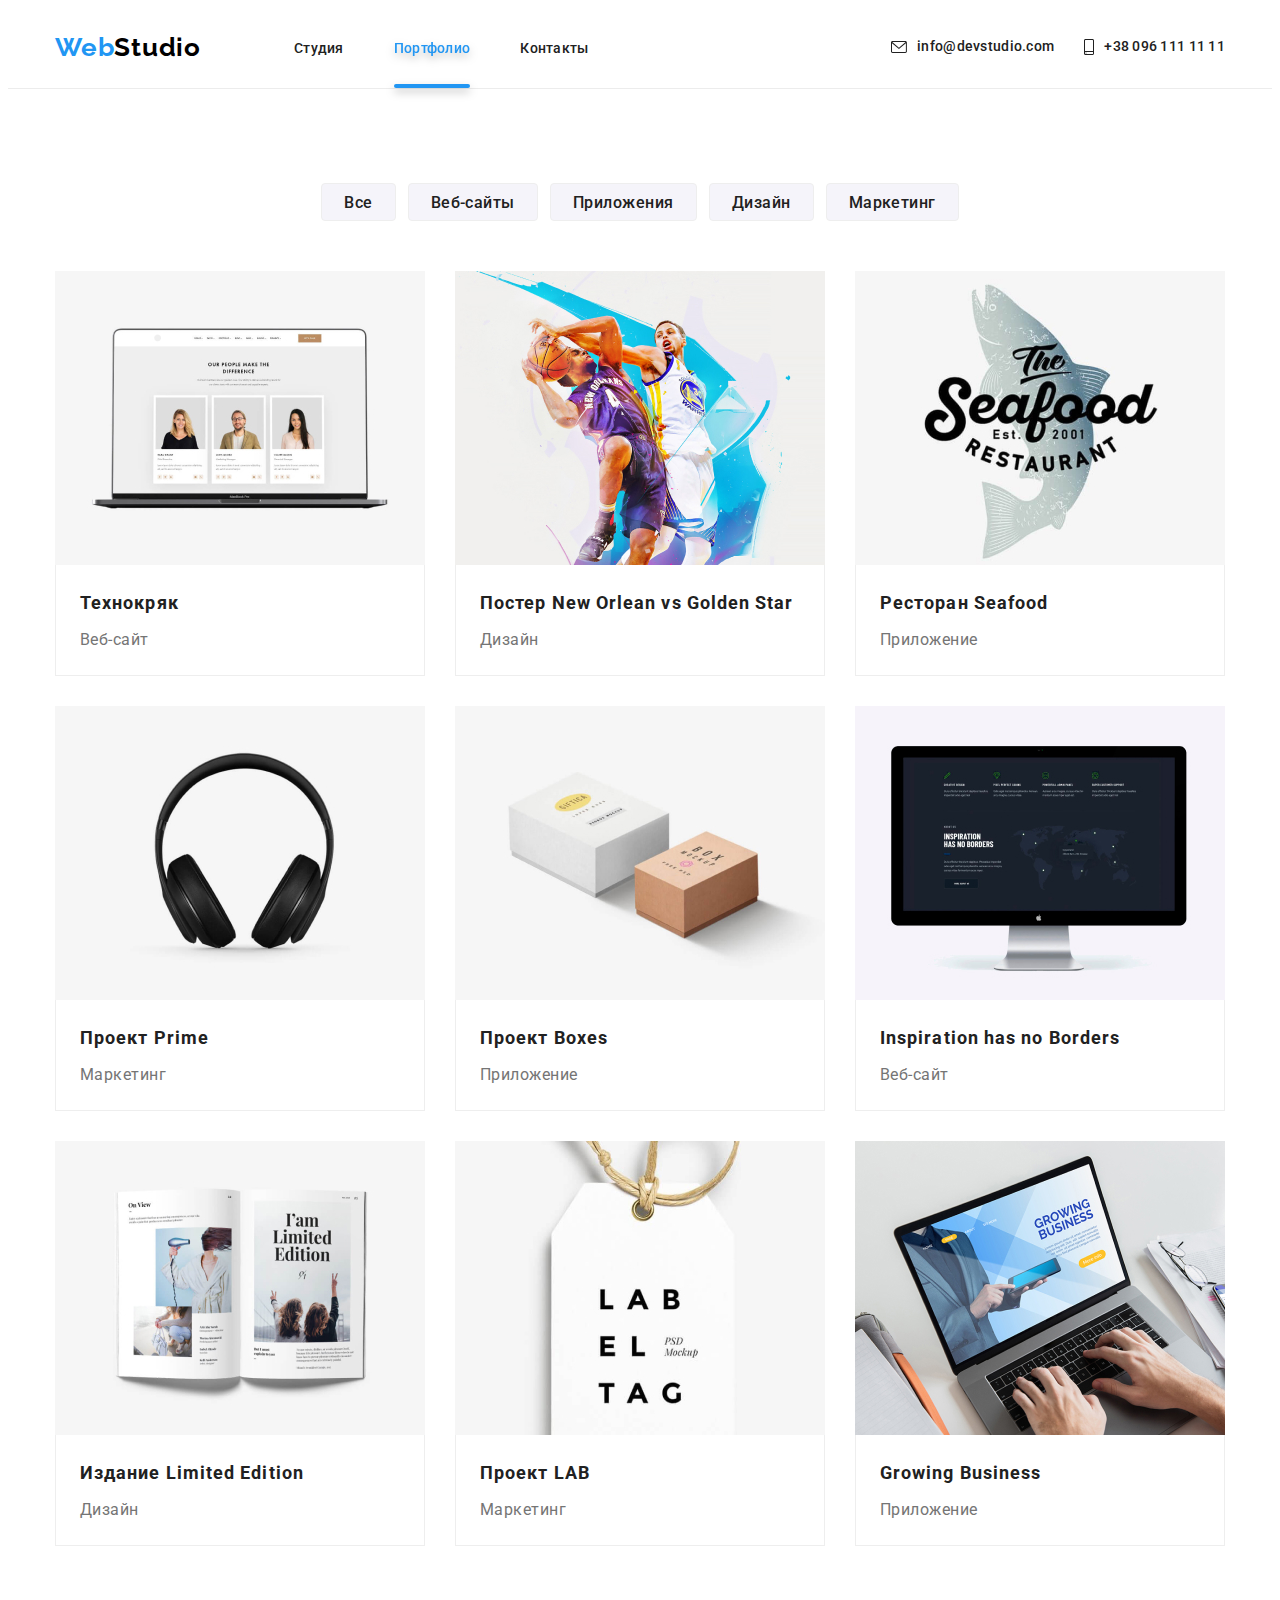
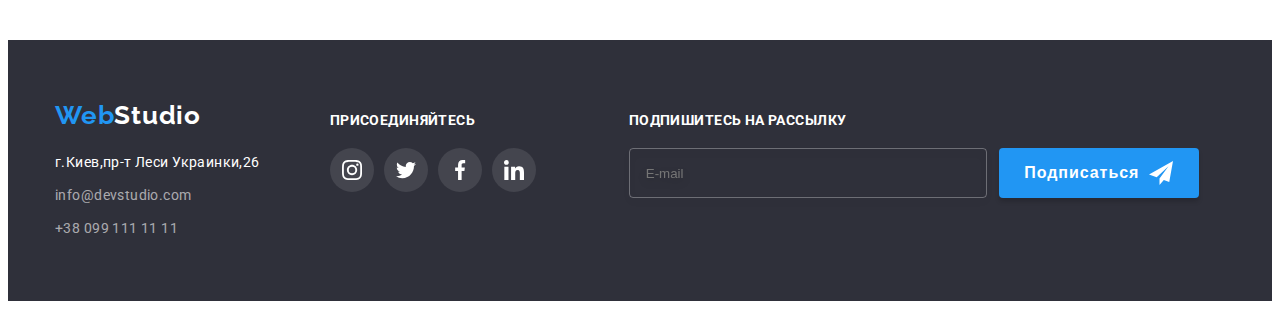
==== commit f1f02d69: "up" ====
--- a/portfolio.html
+++ b/portfolio.html
@@ -34,54 +34,51 @@
     <!-- header -->
     <header class="header">
       <div class="container">
-        <nav class="header-nav">
-          <a href="./index.html" class="header-logo"
-            ><span class="header-logo-first">Web</span>Studio
+        <nav class="nav">
+          <a href="./index.html" class="logo nav__logo"
+            ><span class="logo__first">Web</span>Studio
           </a>
-          <ul class="header-list">
-            <li class="header-item">
-              <a href="./index.html" class="header-item-link header-text"
-                >Студия</a
-              >
-            </li>
-            <li class="header-item">
-              <a
-                href="./portfolio.html"
-                class="header-item-link header-text stream"
+          <ul class="menu">
+            <li class="menu__item">
+              <a href="./index.html" class="menu__link">Студия</a>
+            </li>
+            <li class="menu__item">
+              <a href="./portfolio.html" class="menu__link menu__link--stream"
                 >Портфолио</a
               >
             </li>
-            <li class="header-item">
-              <a href="" class="header-item-link header-text">Контакты</a>
+            <li class="menu__item">
+              <a href="" class="menu__link">Контакты</a>
             </li>
           </ul>
         </nav>
-        <ul class="contacts-header">
-          <li class="contact-item">
+        <ul class="contacts">
+          <li class="contacts__item">
             <a
               href="mailto:info@devstudio.com"
               title="E-mail"
-              class="header-link header-text envelope"
+              class="contacts__link"
             >
-              <svg class="header-icon" width="16" height="12">
+              <svg class="contacts__icon" width="16" height="12">
                 <use href="./images/icons.svg#icon-envelope"></use>
               </svg>
               info@devstudio.com</a
             >
           </li>
-          <li class="contact-item">
+          <li class="contacts__item">
             <a
               href="tel:+380961111111"
               title="Mobile phone"
-              class="header-link header-text smartphone"
+              class="contacts__link"
             >
-              <svg class="header-icon" width="10" height="16">
+              <svg class="contacts__icon" width="10" height="16">
                 <use href="./images/icons.svg#icon-smartphone"></use>
               </svg>
               +38 096 111 11 11</a
             >
           </li>
         </ul>
+        <div></div>
       </div>
     </header>
     <!-- main -->
@@ -305,14 +302,19 @@
       <div class="container">
         <div>
           <div class="div-footer-logo">
-            <a href="./index.html" class="footer-logo"
-              ><span class="footer-logo-first">Web</span>Studio
+            <a href="./index.html" class="logo footer__logo"
+              ><span class="logo__first">Web</span>Studio
             </a>
           </div>
           <address>
-            <ul class="contacts">
+            <ul class="contacts-footer">
               <li class="footer-item">
-                <a href="" title="address" class="contact"
+                <a
+                  href="https://goo.gl/maps/AGHYp6htn4ZRzc9z8"
+                  target="_blank"
+                  rel="noopener noreferrer"
+                  title="address"
+                  class="contact"
                   >г.Киев,пр-т Леси Украинки,26</a
                 >
               </li>
--- a/css/main.min.css
+++ b/css/main.min.css
@@ -1,3 +1,3 @@
-﻿body{font-family:"Roboto",sans-serif;color:#212121;background-color:#fff}html{box-sizing:border-box}*,*::before,*::after{box-sizing:inherit}button{cursor:pointer}p,h1,h2,h3,h4,h5,h6{margin:0}ul{margin:0;padding-left:0}a{color:currentColor}a:focus,button:focus,.modal-input,.modal-text,.footer-input{outline:currentColor}:root{--main-color: #212121;--header-bottom: #ececec;--highlight-color: #2196f3;--highlight-btn: #188ce8;--mark-color: #ffa500;--header-link-color: #757575;--main-tittle-color: #ffffff;--main-background-color: #2f303a;--description-text-color: #757575;--description-background-color: #f5f4fa;--job-title-color: #757575;--soc-icon-color: #afb1b8;--footer-background-color: #2f303a;--footer-contact-color: #ffffff;--portfolio-speciality-color: #757575;--typical-margin: 30px;--timing-function: cubic-bezier(0.4, 0, 0.2, 1)}h2[class=visually-hidden],h1[class=visually-hidden]{position:absolute;white-space:nowrap;width:1px;height:1px;overflow:hidden;border:0;padding:0;clip:rect(0 0 0 0);clip-path:inset(50%);margin:-1px}.container{width:1200px;margin:0 auto;padding-left:15px;padding-right:15px}.main-btn{font-weight:700;font-size:16px;line-height:1.88;text-align:center;letter-spacing:.06em;box-shadow:0px 4px 4px rgba(0,0,0,.15);border-radius:4px;border:0;color:var(--main-tittle-color);background:var(--highlight-color);margin:0 auto;display:block;min-width:200px;height:50px;transition:box-shadow 250ms var(--timing-function),background-color 250ms var(--timing-function)}.main-btn:hover,.main-btn:focus{background-color:var(--highlight-btn);box-shadow:0px 4px 4px rgba(0,0,0,.15);border-radius:4px}.header{border-bottom:1px solid var(--header-bottom);padding-top:24px;padding-bottom:25px}.header-icon{margin-right:10px;fill:currentColor}.header .container,.nav,.menu{display:flex;align-items:center}.contacts-header{display:flex;margin-left:auto}.logo{font-family:"Raleway",sans-serif;font-style:normal;font-weight:700;font-size:26px;line-height:1.19;letter-spacing:.03em}.nav__logo{color:#000;margin-right:93px}.logo__first{color:var(--highlight-color)}.menu__item:not(:last-child){margin-right:50px}.header-text{font-weight:500;font-size:14px;line-height:1.14;letter-spacing:.02em}.menu__link{color:var(--main-color);margin-top:4px;position:relative;/*!!!!!!!!!!!!! ЕСЛИ НЕТ - ТО ФИГУРА
+﻿body{font-family:"Roboto",sans-serif;color:#212121;background-color:#fff}html{box-sizing:border-box}*,*::before,*::after{box-sizing:inherit}button{cursor:pointer}p,h1,h2,h3,h4,h5,h6{margin:0}ul{margin:0;padding-left:0}a{color:currentColor}a:focus,button:focus,.modal-input,.modal-text,.footer-input{outline:currentColor}:root{--main-color: #212121;--header-bottom: #ececec;--highlight-color: #2196f3;--highlight-btn: #188ce8;--mark-color: #ffa500;--header-link-color: #757575;--main-tittle-color: #ffffff;--main-background-color: #2f303a;--description-text-color: #757575;--description-background-color: #f5f4fa;--job-title-color: #757575;--soc-icon-color: #afb1b8;--footer-background-color: #2f303a;--footer-contact-color: #ffffff;--portfolio-speciality-color: #757575;--typical-margin: 30px;--timing-function: cubic-bezier(0.4, 0, 0.2, 1)}h2[class=visually-hidden],h1[class=visually-hidden]{position:absolute;white-space:nowrap;width:1px;height:1px;overflow:hidden;border:0;padding:0;clip:rect(0 0 0 0);clip-path:inset(50%);margin:-1px}.container{width:1200px;margin:0 auto;padding-left:15px;padding-right:15px}.main-btn{font-weight:700;font-size:16px;line-height:1.88;text-align:center;letter-spacing:.06em;box-shadow:0px 4px 4px rgba(0,0,0,.15);border-radius:4px;border:0;color:var(--main-tittle-color);background:var(--highlight-color);margin:0 auto;display:block;min-width:200px;height:50px;transition:box-shadow 250ms var(--timing-function),background-color 250ms var(--timing-function)}.main-btn:hover,.main-btn:focus{background-color:var(--highlight-btn);box-shadow:0px 4px 4px rgba(0,0,0,.15);border-radius:4px}.header{border-bottom:1px solid var(--header-bottom);padding-top:24px;padding-bottom:25px}.header .container,.nav,.menu{display:flex;align-items:center}.logo{font-family:"Raleway",sans-serif;font-style:normal;font-weight:700;font-size:26px;line-height:1.19;letter-spacing:.03em}.nav__logo{color:#000;margin-right:93px}.logo__first{color:var(--highlight-color)}.menu__item:not(:last-child){margin-right:50px}.menu__link{color:var(--main-color);margin-top:4px;position:relative;/*!!!!!!!!!!!!! ЕСЛИ НЕТ - ТО ФИГУРА
 ПОЗИЦИОНИРУЕТСЯ ОТНОСИТЕЛЬНО ДОКУМЕНТА 
-при position: absolute; !!!!!!!!!!!!!!!*/transition:color 250ms var(--timing-function)}.stream{color:var(--highlight-color);filter:drop-shadow(0px 4px 4px rgba(0, 0, 0, 0.25))}.stream::after{content:"";position:absolute;bottom:-32.5px;display:block;width:100%;height:4px;border-radius:4px;background-color:var(--highlight-color)}.contact-item:not(:first-child){margin-left:30px}.header-link{transition:color 250ms var(--timing-function);display:flex;align-items:center}.menu__link:hover,.menu__link:focus,.header-link:hover,.header-link:focus,.contact-e:hover,.contact-e:focus,.contact:hover,.contact:focus{color:var(--highlight-color);filter:drop-shadow(0px 4px 4px rgba(0, 0, 0, 0.25))}.menu__link:active,.header-link:active,.contact-e:active,.contact:active{color:var(--mark-color)}.main{background:var(--footer-background-color);padding:200px 0;background-image:linear-gradient(rgba(47, 48, 58, 0.4), rgba(47, 48, 58, 0.4)),url(../images/hero_img.jpg);background-repeat:no-repeat;background-position:center;background-size:cover;max-width:1600px;margin:0 auto}.main__box{font-weight:900;font-size:44px;line-height:1.36;text-align:center;letter-spacing:.06em;text-transform:uppercase;color:var(--main-tittle-color);margin:0 auto;max-width:696px;margin-bottom:30px}.details{padding:94px 0}.description-list{display:flex}.description-pre{display:flex;justify-content:center;align-items:center;width:270px;height:120px;background:var(--description-background-color);border-radius:4px;margin-bottom:30px}.description{font-weight:700;font-size:14px;line-height:1.14;letter-spacing:.03em;text-transform:uppercase;color:var(--main-color);margin-bottom:10px}.description-text{font-size:14px;line-height:1.71;letter-spacing:.03em;color:var(--description-text-color)}.description-li{width:270px;margin-right:var(--typical-margin)}.description-li:last-child{margin-right:0}.team-works{padding-bottom:94px}.team{font-weight:700;font-size:36px;line-height:1.17;text-align:center;letter-spacing:.03em;color:var(--main-color);text-align:center;margin-bottom:50px}.team-list{display:flex}.team-li{position:relative;display:flex}.team-li:not(:last-child){margin-right:var(--typical-margin)}.team-profile{text-transform:uppercase;position:absolute;bottom:0;left:0;width:100%;height:70px;display:flex;align-items:center;justify-content:center;background:rgba(47,48,58,.8);font-weight:700;font-size:14px;line-height:1.14;letter-spacing:.03em;color:var(--main-tittle-color)}.section-team{background:var(--description-background-color);padding:94px 0}.wrap-list{display:flex}.warp-item{width:270px;text-align:center;background:var(--main-tittle-color);box-shadow:0px 1px 3px rgba(0,0,0,.12),0px 1px 1px rgba(0,0,0,.14),0px 2px 1px rgba(0,0,0,.2);border-radius:0px 0px 4px 4px}.warp-item:not(:last-child){margin-right:var(--typical-margin)}.div-warp{padding:30px 0}.name{font-weight:500;font-size:16px;line-height:1.19;color:var(--main-color);margin-bottom:10px}.job-title{font-size:16px;line-height:1.19;color:var(--job-title-color);margin-bottom:16px}.soc-list{display:flex;justify-content:center}.soc-item{margin-left:10px}.soc-item:first-child{margin-left:0}.soc-link{display:flex;justify-content:center;align-items:center;width:44px;height:44px;border-radius:50px;color:var(--soc-icon-color);fill:var(--soc-icon-color);transition:background-color 250ms var(--timing-function),fill 250ms var(--timing-function)}.soc-link:hover,.soc-link:focus{background-color:var(--highlight-color);fill:var(--main-tittle-color)}.soc-icon{color:currentColor}.section-clients{padding:94px 0}.clients{font-size:36px;line-height:1.17;text-align:center;letter-spacing:.03em;margin-bottom:50px}.clients-list{display:flex}.clients-item:not(:last-child){margin-right:var(--typical-margin)}.clients-link{display:flex;justify-content:center;align-items:center;width:170px;height:92px;border:1px solid #afb1b8;border-radius:4px;color:var(--soc-icon-color);fill:var(--soc-icon-color);transition:border 250ms var(--timing-function),fill 250ms var(--timing-function)}.clients-link:hover,.clients-link:focus{border:1px solid var(--highlight-color);fill:var(--highlight-color);filter:drop-shadow(0px 4px 4px rgba(0, 0, 0, 0.25))}.client-icon{color:currentColor}.footer{background:var(--footer-background-color);padding:60px 0}.footer .container{display:flex}.footer__logo{color:var(--footer-contact-color)}.div-footer-logo{margin-bottom:20px}.footer-item:not(:last-child){margin-bottom:9px}.contacts{background:var(--footer-background-color);font-style:normal}.contact{color:var(--footer-contact-color);font-weight:400;font-size:14px;line-height:1.71;letter-spacing:.03em;transition:color 250ms var(--timing-function)}.contact-e{color:rgba(255,255,255,.6);font-weight:400;font-size:14px;line-height:1.71;letter-spacing:.03em;transition:color 250ms var(--timing-function)}.footer-contacts{margin-left:70px;padding-top:12px}.footer-invite{text-transform:uppercase;font-size:14px;line-height:1.1428571429;letter-spacing:.03em;color:var(--footer-contact-color);margin-bottom:20px}.footer-soc-list{display:flex}.footer-soc-link{display:flex;justify-content:center;align-items:center;width:44px;height:44px;border-radius:50px;background:rgba(255,255,255,.1);color:var(--footer-contact-color);fill:var(--footer-contact-color);transition:background-color 250ms var(--timing-function)}.footer-soc-link:hover,.footer-soc-link:focus{background-color:var(--highlight-color)}.mailing-list{margin-left:93px;margin-top:12px;display:block}.mailing-title{font-weight:700;font-size:14px;line-height:1.1428571429;letter-spacing:.03em;text-transform:uppercase;color:var(--footer-contact-color);margin-bottom:20px}.mailing{display:flex}.footer-input{width:358px;height:50px;background-color:rgba(0,0,0,0);border:1px solid rgba(255,255,255,.3);filter:drop-shadow(0px 4px 4px rgba(0, 0, 0, 0.15));border-radius:4px;padding-left:16px;color:var(--footer-contact-color);margin-right:12px;transition:border-color 250ms var(--timing-function)}.footer-input:hover,.footer-input:focus{border-color:var(--highlight-color)}.footer-btn{display:flex;align-items:center;justify-content:center;fill:var(--footer-contact-color)}.footer-icon{margin-left:10px}.backdrop{position:fixed;top:0;left:0;width:100%;height:100%;background:rgba(0,0,0,.2);opacity:1;transition:opacity 250ms var(--timing-function)}.backdrop.is-hidden{opacity:0;pointer-events:none}.backdrop.is-hidden .modal{transform:translate(-50%, -50%) scale(0.5)}.modal{position:absolute;top:50%;left:50%;transform:translate(-50%, -50%);width:528px;min-height:581px;background:var(--main-tittle-color);box-shadow:0px 1px 3px rgba(0,0,0,.12),0px 1px 1px rgba(0,0,0,.14),0px 2px 1px rgba(0,0,0,.2);border-radius:4px;padding:40px;transition:250ms var(--timing-function)}.modal-close-btn{position:absolute;top:8px;right:8px;display:flex;align-items:center;justify-content:center;width:30px;height:30px;border-radius:50%;background-color:rgba(0,0,0,0);border:1px solid rgba(0,0,0,.1)}.modal-close-btn:hover .modal-icon{fill:var(--highlight-color)}.is-hidden{opacity:0;visibility:hidden;pointer-events:none}.modal-title{font-weight:700;font-size:20px;line-height:1.15;text-align:center;letter-spacing:.03em;margin-bottom:30px}.modal-label{position:relative;display:flex;margin-bottom:28px}.modal-label:focus-within>.modal-input,.modal-label:focus-within>.modal-text,.modal-label:focus-within{fill:var(--highlight-color);border-color:var(--highlight-color)}.modal-span{position:absolute;left:0;top:-18px;font-size:12px;line-height:1.1666666667;letter-spacing:.01em;color:var(--description-text-color)}.modal-input{width:100%;height:40px;border:1px solid rgba(33,33,33,.2);border-radius:4px;background-color:rgba(0,0,0,0);padding-left:42px;transition:border-color 250ms var(--timing-function)}.modal-input:placeholder-shown{background-color:rgba(0,0,0,0)}.modal-input:not(:placeholder-shown):not(:focus):valid{background-color:rgba(108,255,186,.493)}.modal-input:not(:placeholder-shown):not(:focus):invalid{background-color:rgba(255,91,91,.856)}.modal-svg{position:absolute;left:12px;top:50%;transform:translateY(-50%);transition:fill 250ms var(--timing-function)}.modal-text{width:100%;height:120px;border:1px solid rgba(33,33,33,.2);border-radius:4px;resize:none;background-color:rgba(0,0,0,0);padding:12px 16px;transition:border-color 250ms var(--timing-function)}.checkbox-center{display:flex;justify-content:center}.check-label{font-weight:400;font-size:14px;line-height:1.71;letter-spacing:.03em;color:var(--description-text-color);display:flex;align-items:center;margin-bottom:30px;position:relative}.icon-box{position:absolute;opacity:1;transition:opacity 250ms var(--timing-function)}.icon-check{margin-right:7px;opacity:0;transition:opacity 250ms var(--timing-function),box-shadow 250ms var(--timing-function)}.check-box{position:absolute;width:1px;height:1px;margin:-1px;border:0;padding:0;white-space:nowrap;clip-path:inset(100%);clip:rect(0 0 0 0);overflow:hidden}.check-box:checked+.icon-box{opacity:0}.check-box:checked~.icon-check{opacity:1;box-shadow:0px 3px 1px rgba(0,0,0,.1),0px 1px 2px rgba(0,0,0,.08),0px 2px 2px rgba(0,0,0,.12);border-radius:2px}.privacy{font-weight:400;font-size:14px;line-height:1.71;letter-spacing:.03em;text-decoration-line:underline;color:var(--highlight-color)}.portfolio-btn{font-family:"Roboto",sans-serif;font-weight:500;font-size:16px;line-height:1.62;text-align:center;letter-spacing:.03em;color:var(--main-color);box-sizing:border-box;background:var(--description-background-color);border-radius:4px;border:1px solid #eee;height:38px;padding:6px 22px;transition:background-color 250ms var(--timing-function),color 250ms var(--timing-function),box-shadow 250ms var(--timing-function)}.portfolio-btn:hover,.portfolio-btn:focus{background-color:var(--highlight-color);color:var(--main-tittle-color);box-shadow:0px 3px 1px rgba(0,0,0,.1),0px 1px 2px rgba(0,0,0,.08),0px 2px 2px rgba(0,0,0,.12);border-radius:4px}.portfolio-btn-item:not(:last-child){margin-right:8px}.portfolio-btn-list{text-align:center;margin-bottom:50px}ul.portfolio-btn-list li{display:inline-block}.section-potfolio{padding:94px 0}.img-portfolio{display:block}.services-list{display:flex;flex-wrap:wrap}.services-item{width:370px;margin-right:30px;margin-bottom:30px}.services-item:nth-child(3n){margin-right:0}.services-item:nth-last-child(-n+3){margin-bottom:0}.services-item-wrap{position:relative;overflow:hidden}.services-item-text{position:absolute;top:0;font-weight:700;font-size:18px;line-height:1.56;letter-spacing:.03em;color:var(--main-tittle-color);background:rgba(33,150,243,.9);padding:63px 24px;height:100%;transform:translateY(101%);transition:transform 250ms var(--timing-function)}.services-item:hover .services-item-text,.service-link:focus .services-item-text{transform:translateY(0)}.service-link{display:flex;flex-direction:column;transition:box-shadow 250ms var(--timing-function)}.service-link:hover,.service-link:focus{box-sizing:border-box;background:var(--main-tittle-color);box-shadow:0px 1px 1px rgba(0,0,0,.12),0px 4px 4px rgba(0,0,0,.06),1px 4px 6px rgba(0,0,0,.16)}.div-services{border:1px solid #eee;border-top:none;padding:20px 24px}.review{font-weight:700;font-size:18px;line-height:2;letter-spacing:.06em;color:var(--main-color);margin-bottom:4px}.speciality{font-size:16px;line-height:1.88;letter-spacing:.03em;color:var(--portfolio-speciality-color)}/*# sourceMappingURL=main.min.css.map */+при position: absolute; !!!!!!!!!!!!!!!*/transition:color 250ms var(--timing-function),filter 250ms var(--timing-function);font-weight:500;font-size:14px;line-height:1.14;letter-spacing:.02em}.menu__link--stream{color:var(--highlight-color);filter:drop-shadow(0px 4px 4px rgba(0, 0, 0, 0.25))}.menu__link--stream::after{content:"";position:absolute;bottom:-32.5px;display:block;width:100%;height:4px;border-radius:4px;background-color:var(--highlight-color)}.contacts{display:flex;margin-left:auto}.contacts__item:not(:first-child){margin-left:30px}.contacts__link{display:flex;align-items:center;font-weight:500;font-size:14px;line-height:1.14;letter-spacing:.02em;transition:color 250ms var(--timing-function),filter 250ms var(--timing-function)}.contacts__icon{margin-right:10px;fill:currentColor}.menu__link:hover,.menu__link:focus,.contacts__link:hover,.contacts__link:focus,.contact-e:hover,.contact-e:focus,.contact:hover,.contact:focus{color:var(--highlight-color);filter:drop-shadow(0px 4px 4px rgba(0, 0, 0, 0.25))}.menu__link:active,.contacts__link:active,.contact-e:active,.contact:active{color:var(--mark-color)}.main{background:var(--footer-background-color);padding:200px 0;background-image:linear-gradient(rgba(47, 48, 58, 0.4), rgba(47, 48, 58, 0.4)),url(../images/hero_img.jpg);background-repeat:no-repeat;background-position:center;background-size:cover;max-width:1600px;margin:0 auto}.main__box{font-weight:900;font-size:44px;line-height:1.36;text-align:center;letter-spacing:.06em;text-transform:uppercase;color:var(--main-tittle-color);margin:0 auto;max-width:696px;margin-bottom:30px}.details{padding:94px 0}.description{display:flex}.description__li{width:270px;margin-right:var(--typical-margin)}.description__li:last-child{margin-right:0}.title{font-weight:700;font-size:14px;line-height:1.14;letter-spacing:.03em;text-transform:uppercase;color:var(--main-color);margin-bottom:10px}.title__box{display:flex;justify-content:center;align-items:center;width:270px;height:120px;background:var(--description-background-color);border-radius:4px;margin-bottom:30px}.title__text{font-size:14px;line-height:1.71;letter-spacing:.03em;color:var(--description-text-color)}.team-works{padding-bottom:94px}.team{font-weight:700;font-size:36px;line-height:1.17;text-align:center;letter-spacing:.03em;color:var(--main-color);text-align:center;margin-bottom:50px}.team-list{display:flex}.team-li{position:relative;display:flex}.team-li:not(:last-child){margin-right:var(--typical-margin)}.team-profile{text-transform:uppercase;position:absolute;bottom:0;left:0;width:100%;height:70px;display:flex;align-items:center;justify-content:center;background:rgba(47,48,58,.8);font-weight:700;font-size:14px;line-height:1.14;letter-spacing:.03em;color:var(--main-tittle-color)}.section-team{background:var(--description-background-color);padding:94px 0}.wrap-list{display:flex}.warp-item{width:270px;text-align:center;background:var(--main-tittle-color);box-shadow:0px 1px 3px rgba(0,0,0,.12),0px 1px 1px rgba(0,0,0,.14),0px 2px 1px rgba(0,0,0,.2);border-radius:0px 0px 4px 4px}.warp-item:not(:last-child){margin-right:var(--typical-margin)}.div-warp{padding:30px 0}.name{font-weight:500;font-size:16px;line-height:1.19;color:var(--main-color);margin-bottom:10px}.job-title{font-size:16px;line-height:1.19;color:var(--job-title-color);margin-bottom:16px}.soc-list{display:flex;justify-content:center}.soc-item{margin-left:10px}.soc-item:first-child{margin-left:0}.soc-link{display:flex;justify-content:center;align-items:center;width:44px;height:44px;border-radius:50px;color:var(--soc-icon-color);fill:var(--soc-icon-color);transition:background-color 250ms var(--timing-function),fill 250ms var(--timing-function)}.soc-link:hover,.soc-link:focus{background-color:var(--highlight-color);fill:var(--main-tittle-color)}.soc-icon{color:currentColor}.section-clients{padding:94px 0}.clients{font-size:36px;line-height:1.17;text-align:center;letter-spacing:.03em;margin-bottom:50px}.clients-list{display:flex}.clients-item:not(:last-child){margin-right:var(--typical-margin)}.clients-link{display:flex;justify-content:center;align-items:center;width:170px;height:92px;border:1px solid #afb1b8;border-radius:4px;color:var(--soc-icon-color);fill:var(--soc-icon-color);transition:border 250ms var(--timing-function),fill 250ms var(--timing-function),filter 250ms var(--timing-function)}.clients-link:hover,.clients-link:focus{border:1px solid var(--highlight-color);fill:var(--highlight-color);filter:drop-shadow(0px 4px 4px rgba(0, 0, 0, 0.25))}.client-icon{color:currentColor}.footer{background:var(--footer-background-color);padding:60px 0}.footer .container{display:flex}.footer__logo{color:var(--footer-contact-color)}.div-footer-logo{margin-bottom:20px}.footer-item:not(:last-child){margin-bottom:9px}.contacts-footer{background:var(--footer-background-color);font-style:normal}.contact{color:var(--footer-contact-color);font-weight:400;font-size:14px;line-height:1.71;letter-spacing:.03em;transition:color 250ms var(--timing-function)}.contact-e{color:rgba(255,255,255,.6);font-weight:400;font-size:14px;line-height:1.71;letter-spacing:.03em;transition:color 250ms var(--timing-function)}.footer-contacts{margin-left:70px;padding-top:12px}.footer-invite{text-transform:uppercase;font-size:14px;line-height:1.1428571429;letter-spacing:.03em;color:var(--footer-contact-color);margin-bottom:20px}.footer-soc-list{display:flex}.footer-soc-link{display:flex;justify-content:center;align-items:center;width:44px;height:44px;border-radius:50px;background:rgba(255,255,255,.1);color:var(--footer-contact-color);fill:var(--footer-contact-color);transition:background-color 250ms var(--timing-function)}.footer-soc-link:hover,.footer-soc-link:focus{background-color:var(--highlight-color)}.mailing-list{margin-left:93px;margin-top:12px;display:block}.mailing-title{font-weight:700;font-size:14px;line-height:1.1428571429;letter-spacing:.03em;text-transform:uppercase;color:var(--footer-contact-color);margin-bottom:20px}.mailing{display:flex}.footer-input{width:358px;height:50px;background-color:rgba(0,0,0,0);border:1px solid rgba(255,255,255,.3);filter:drop-shadow(0px 4px 4px rgba(0, 0, 0, 0.15));border-radius:4px;padding-left:16px;color:var(--footer-contact-color);margin-right:12px;transition:border-color 250ms var(--timing-function)}.footer-input:hover,.footer-input:focus{border-color:var(--highlight-color)}.footer-btn{display:flex;align-items:center;justify-content:center;fill:var(--footer-contact-color)}.footer-icon{margin-left:10px}.backdrop{position:fixed;top:0;left:0;width:100%;height:100%;background:rgba(0,0,0,.2);opacity:1;transition:opacity 250ms var(--timing-function)}.backdrop.is-hidden{opacity:0;pointer-events:none}.backdrop.is-hidden .modal{transform:translate(-50%, -50%) scale(0.5)}.modal{position:absolute;top:50%;left:50%;transform:translate(-50%, -50%);width:528px;min-height:581px;background:var(--main-tittle-color);box-shadow:0px 1px 3px rgba(0,0,0,.12),0px 1px 1px rgba(0,0,0,.14),0px 2px 1px rgba(0,0,0,.2);border-radius:4px;padding:40px;transition:250ms var(--timing-function)}.modal-close-btn{position:absolute;top:8px;right:8px;display:flex;align-items:center;justify-content:center;width:30px;height:30px;border-radius:50%;background-color:rgba(0,0,0,0);border:1px solid rgba(0,0,0,.1)}.modal-close-btn:hover .modal-icon{fill:var(--highlight-color)}.is-hidden{opacity:0;visibility:hidden;pointer-events:none}.modal-title{font-weight:700;font-size:20px;line-height:1.15;text-align:center;letter-spacing:.03em;margin-bottom:30px}.modal-label{position:relative;display:flex;margin-bottom:28px}.modal-label:focus-within>.modal-input,.modal-label:focus-within>.modal-text,.modal-label:focus-within{fill:var(--highlight-color);border-color:var(--highlight-color)}.modal-span{position:absolute;left:0;top:-18px;font-size:12px;line-height:1.1666666667;letter-spacing:.01em;color:var(--description-text-color)}.modal-input{width:100%;height:40px;border:1px solid rgba(33,33,33,.2);border-radius:4px;background-color:rgba(0,0,0,0);padding-left:42px;transition:border-color 250ms var(--timing-function)}.modal-input:placeholder-shown{background-color:rgba(0,0,0,0)}.modal-input:not(:placeholder-shown):not(:focus):valid{background-color:rgba(108,255,186,.493)}.modal-input:not(:placeholder-shown):not(:focus):invalid{background-color:rgba(255,91,91,.856)}.modal-svg{position:absolute;left:12px;top:50%;transform:translateY(-50%);transition:fill 250ms var(--timing-function)}.modal-text{width:100%;height:120px;border:1px solid rgba(33,33,33,.2);border-radius:4px;resize:none;background-color:rgba(0,0,0,0);padding:12px 16px;transition:border-color 250ms var(--timing-function)}.checkbox-center{display:flex;justify-content:center}.check-label{font-weight:400;font-size:14px;line-height:1.71;letter-spacing:.03em;color:var(--description-text-color);display:flex;align-items:center;margin-bottom:30px;position:relative}.icon-box{position:absolute;opacity:1;transition:opacity 250ms var(--timing-function)}.icon-check{margin-right:7px;opacity:0;transition:opacity 250ms var(--timing-function),box-shadow 250ms var(--timing-function)}.check-box{position:absolute;width:1px;height:1px;margin:-1px;border:0;padding:0;white-space:nowrap;clip-path:inset(100%);clip:rect(0 0 0 0);overflow:hidden}.check-box:checked+.icon-box{opacity:0}.check-box:checked~.icon-check{opacity:1;box-shadow:0px 3px 1px rgba(0,0,0,.1),0px 1px 2px rgba(0,0,0,.08),0px 2px 2px rgba(0,0,0,.12);border-radius:2px}.privacy{font-weight:400;font-size:14px;line-height:1.71;letter-spacing:.03em;text-decoration-line:underline;color:var(--highlight-color)}.portfolio-btn{font-family:"Roboto",sans-serif;font-weight:500;font-size:16px;line-height:1.62;text-align:center;letter-spacing:.03em;color:var(--main-color);box-sizing:border-box;background:var(--description-background-color);border-radius:4px;border:1px solid #eee;height:38px;padding:6px 22px;transition:background-color 250ms var(--timing-function),color 250ms var(--timing-function),box-shadow 250ms var(--timing-function)}.portfolio-btn:hover,.portfolio-btn:focus{background-color:var(--highlight-color);color:var(--main-tittle-color);box-shadow:0px 3px 1px rgba(0,0,0,.1),0px 1px 2px rgba(0,0,0,.08),0px 2px 2px rgba(0,0,0,.12);border-radius:4px}.portfolio-btn-item:not(:last-child){margin-right:8px}.portfolio-btn-list{text-align:center;margin-bottom:50px}ul.portfolio-btn-list li{display:inline-block}.section-potfolio{padding:94px 0}.img-portfolio{display:block}.services-list{display:flex;flex-wrap:wrap}.services-item{width:370px;margin-right:30px;margin-bottom:30px}.services-item:nth-child(3n){margin-right:0}.services-item:nth-last-child(-n+3){margin-bottom:0}.services-item-wrap{position:relative;overflow:hidden}.services-item-text{position:absolute;top:0;font-weight:700;font-size:18px;line-height:1.56;letter-spacing:.03em;color:var(--main-tittle-color);background:rgba(33,150,243,.9);padding:63px 24px;height:100%;transform:translateY(101%);transition:transform 250ms var(--timing-function)}.services-item:hover .services-item-text,.service-link:focus .services-item-text{transform:translateY(0)}.service-link{display:flex;flex-direction:column;transition:box-shadow 250ms var(--timing-function)}.service-link:hover,.service-link:focus{box-sizing:border-box;background:var(--main-tittle-color);box-shadow:0px 1px 1px rgba(0,0,0,.12),0px 4px 4px rgba(0,0,0,.06),1px 4px 6px rgba(0,0,0,.16)}.div-services{border:1px solid #eee;border-top:none;padding:20px 24px}.review{font-weight:700;font-size:18px;line-height:2;letter-spacing:.06em;color:var(--main-color);margin-bottom:4px}.speciality{font-size:16px;line-height:1.88;letter-spacing:.03em;color:var(--portfolio-speciality-color)}/*# sourceMappingURL=main.min.css.map */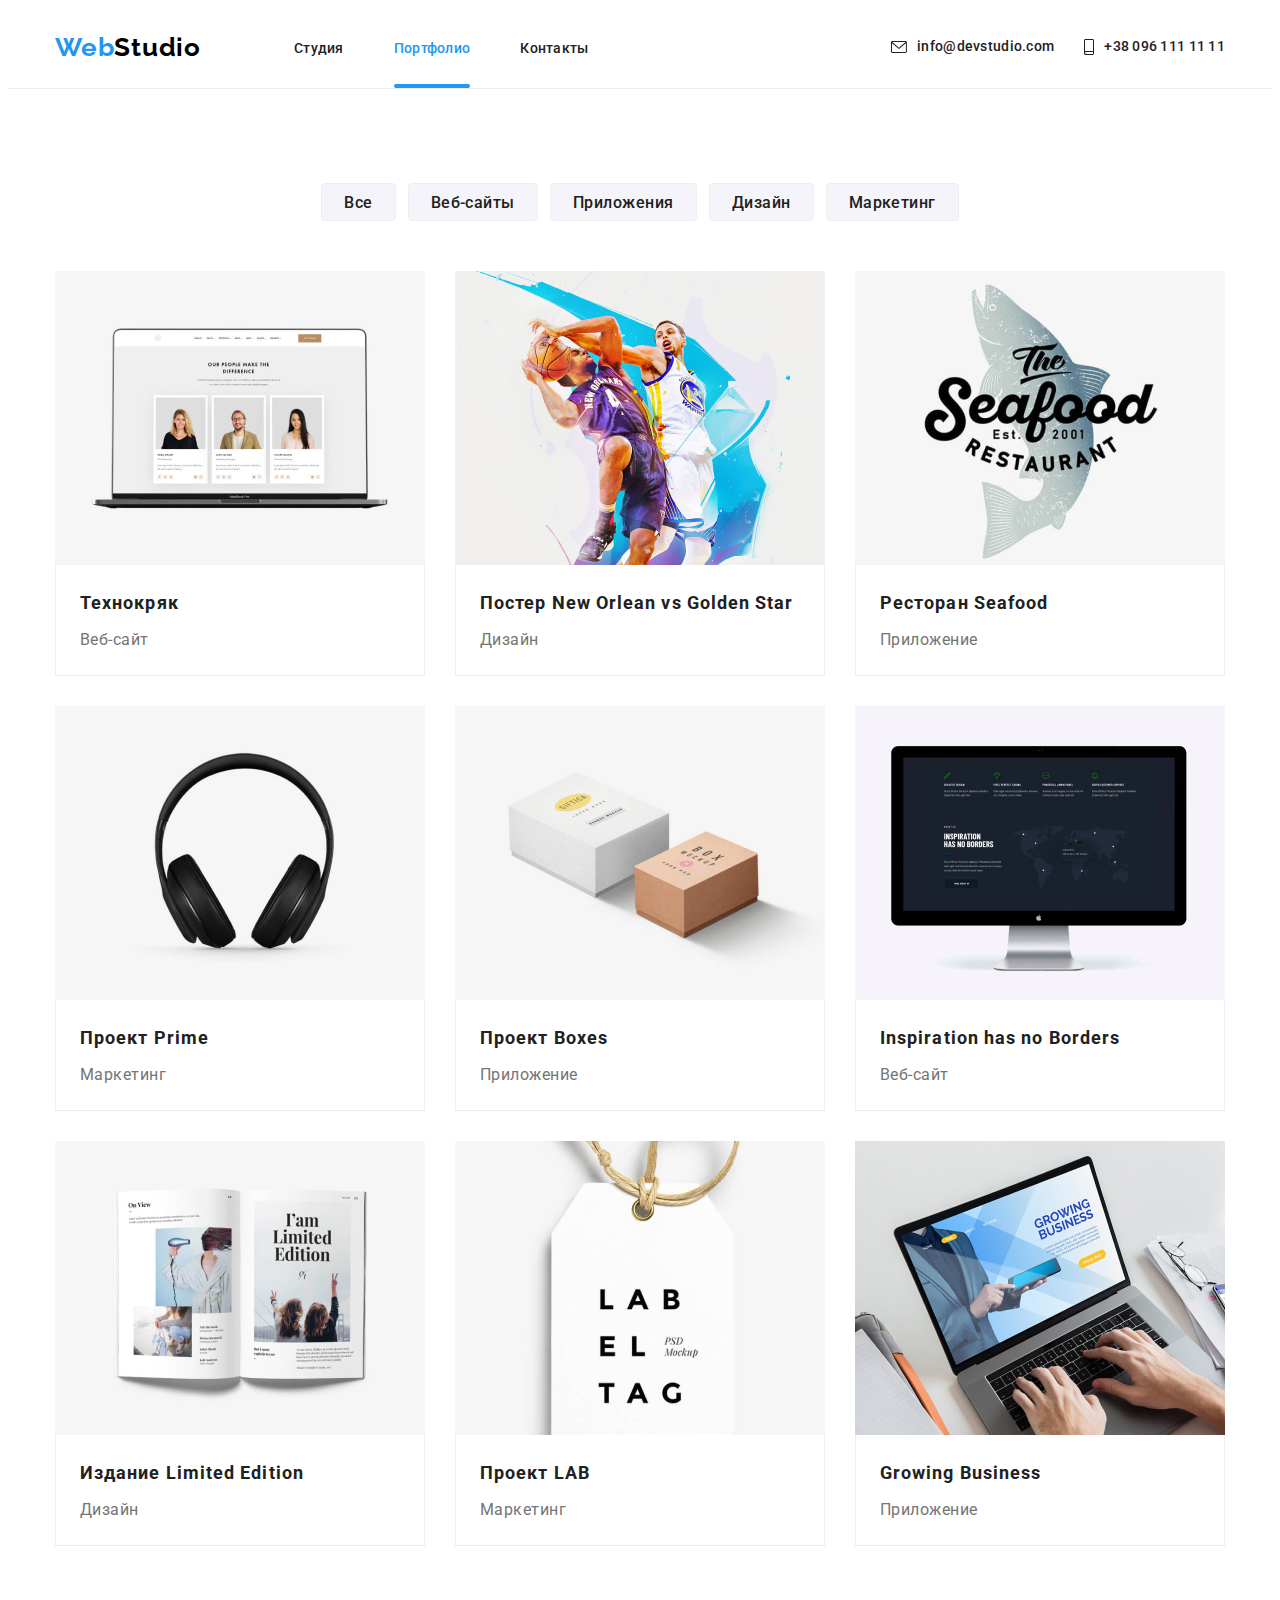
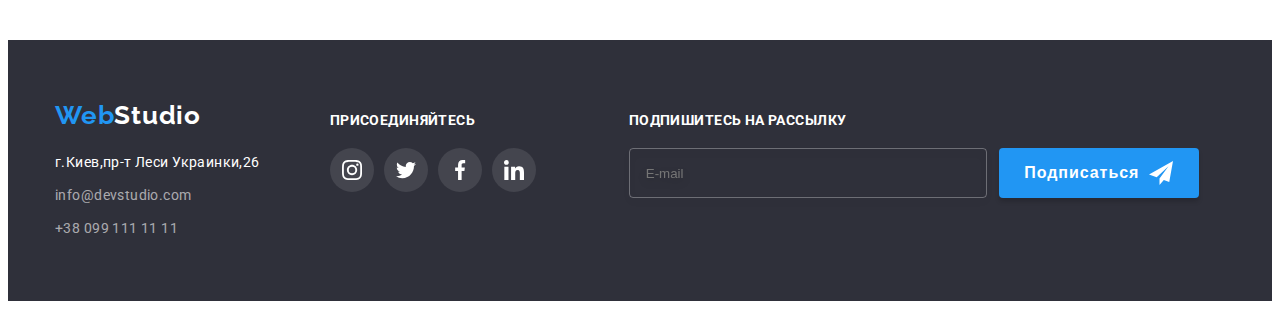
==== commit 002b0c35: "Update portfolio.html" ====
--- a/portfolio.html
+++ b/portfolio.html
@@ -18,8 +18,7 @@
       integrity="sha512-wpPYUAdjBVSE4KJnH1VR1HeZfpl1ub8YT/NKx4PuQ5NmX2tKuGu6U/JRp5y+Y8XG2tV+wKQpNHVUX03MfMFn9Q=="
       crossorigin="anonymous"
       referrerpolicy="no-referrer"
-    />
-    <link rel="stylesheet" href="./css/styles.css" />
+    />    
     <link rel="stylesheet" href="./css/main.min.css" />
     <style>
       ul {
@@ -85,212 +84,214 @@
     <main>
       <!-- прячем заголовок от пользователя, Google  видит заголовок -->
       <h1 class="visually-hidden">Портфолио</h1>
-      <section class="section-potfolio">
+      <section class="section-portfolio">
         <div class="container">
           <ul class="portfolio-btn-list">
-            <li class="portfolio-btn-item">
+            <li class="portfolio-btn-list__item">
               <button type="button" class="portfolio-btn">Все</button>
             </li>
-            <li class="portfolio-btn-item">
+            <li class="portfolio-btn-list__item">
               <button type="button" class="portfolio-btn">Веб-сайты</button>
             </li>
-            <li class="portfolio-btn-item">
+            <li class="portfolio-btn-list__item">
               <button type="button" class="portfolio-btn">Приложения</button>
             </li>
-            <li class="portfolio-btn-item">
+            <li class="portfolio-btn-list__item">
               <button type="button" class="portfolio-btn">Дизайн</button>
             </li>
-            <li class="portfolio-btn-item">
+            <li class="portfolio-btn-list__item">
               <button type="button" class="portfolio-btn">Маркетинг</button>
             </li>
           </ul>
-          <ul class="services-list">
-            <li class="services-item">
-              <a href="" class="service-link">
-                <div class="services-item-wrap">
+          <ul class="services">
+            <li class="services__item">
+              <a href="" class="services__link">
+                <div class="services__item-wrap">
                   <img
                     src="./images/portfolio_services_1.jpg"
                     alt="Technocarck"
                     width="370"
-                    class="img-portfolio"
-                  />
-                  <p class="services-item-text">
-                    Ресурс предлагает комплексные предложения с разным уровнем
-                    функционала и сервисов. Все это позволит посетителю получить
-                    исчерпывающие сведения о компании или частном лице.
-                  </p>
-                </div>
-                <div class="div-services">
-                  <h2 class="review">Технокряк</h2>
-                  <p class="speciality">Веб-сайт</p>
-                </div>
-              </a>
-            </li>
-            <li class="services-item">
-              <a href="" class="service-link">
-                <div class="services-item-wrap">
+                    class="services__img-portfolio"
+                  />
+                  <p class="services__item-text">
+                    Ресурс предлагает комплексные предложения с разным уровнем
+                    функционала и сервисов. Все это позволит посетителю получить
+                    исчерпывающие сведения о компании или частном лице.
+                  </p>
+                </div>
+                <div class="services__div">
+                  <h2 class="services__review">Технокряк</h2>
+                  <p class="services__speciality">Веб-сайт</p>
+                </div>
+              </a>
+            </li>
+            <li class="services__item">
+              <a href="" class="services__link">
+                <div class="services__item-wrap">
                   <img
                     src="./images/portfolio_services_2.jpg"
                     alt="Poster NewOrlean"
                     width="370"
-                    class="img-portfolio"
-                  />
-                  <p class="services-item-text">
-                    Ресурс предлагает комплексные предложения с разным уровнем
-                    функционала и сервисов. Все это позволит посетителю получить
-                    исчерпывающие сведения о компании или частном лице.
-                  </p>
-                </div>
-                <div class="div-services">
-                  <h2 class="review">Постер New Orlean vs Golden Star</h2>
-                  <p class="speciality">Дизайн</p>
-                </div>
-              </a>
-            </li>
-            <li class="services-item">
-              <a href="" class="service-link">
-                <div class="services-item-wrap">
+                    class="services__img-portfolio"
+                  />
+                  <p class="services__item-text">
+                    Ресурс предлагает комплексные предложения с разным уровнем
+                    функционала и сервисов. Все это позволит посетителю получить
+                    исчерпывающие сведения о компании или частном лице.
+                  </p>
+                </div>
+                <div class="services__div">
+                  <h2 class="services__review">
+                    Постер New Orlean vs Golden Star
+                  </h2>
+                  <p class="services__speciality">Дизайн</p>
+                </div>
+              </a>
+            </li>
+            <li class="services__item">
+              <a href="" class="services__link">
+                <div class="services__item-wrap">
                   <img
                     src="./images/portfolio_services_3.jpg"
                     alt="Seafood"
                     width="370"
-                    class="img-portfolio"
-                  />
-                  <p class="services-item-text">
-                    Ресурс предлагает комплексные предложения с разным уровнем
-                    функционала и сервисов. Все это позволит посетителю получить
-                    исчерпывающие сведения о компании или частном лице.
-                  </p>
-                </div>
-                <div class="div-services">
-                  <h2 class="review">Ресторан Seafood</h2>
-                  <p class="speciality">Приложение</p>
-                </div>
-              </a>
-            </li>
-            <li class="services-item">
-              <a href="" class="service-link">
-                <div class="services-item-wrap">
+                    class="services__img-portfolio"
+                  />
+                  <p class="services__item-text">
+                    Ресурс предлагает комплексные предложения с разным уровнем
+                    функционала и сервисов. Все это позволит посетителю получить
+                    исчерпывающие сведения о компании или частном лице.
+                  </p>
+                </div>
+                <div class="services__div">
+                  <h2 class="services__review">Ресторан Seafood</h2>
+                  <p class="services__speciality">Приложение</p>
+                </div>
+              </a>
+            </li>
+            <li class="services__item">
+              <a href="" class="services__link">
+                <div class="services__item-wrap">
                   <img
                     src="./images/portfolio_services_4.jpg"
                     alt="Project Prime"
                     width="370"
-                    class="img-portfolio"
-                  />
-                  <p class="services-item-text">
-                    Ресурс предлагает комплексные предложения с разным уровнем
-                    функционала и сервисов. Все это позволит посетителю получить
-                    исчерпывающие сведения о компании или частном лице.
-                  </p>
-                </div>
-                <div class="div-services">
-                  <h2 class="review">Проект Prime</h2>
-                  <p class="speciality">Маркетинг</p>
-                </div>
-              </a>
-            </li>
-            <li class="services-item">
-              <a href="" class="service-link">
-                <div class="services-item-wrap">
+                    class="services__img-portfolio"
+                  />
+                  <p class="services__item-text">
+                    Ресурс предлагает комплексные предложения с разным уровнем
+                    функционала и сервисов. Все это позволит посетителю получить
+                    исчерпывающие сведения о компании или частном лице.
+                  </p>
+                </div>
+                <div class="services__div">
+                  <h2 class="services__review">Проект Prime</h2>
+                  <p class="services__speciality">Маркетинг</p>
+                </div>
+              </a>
+            </li>
+            <li class="services__item">
+              <a href="" class="services__link">
+                <div class="services__item-wrap">
                   <img
                     src="./images/portfolio_services_5.jpg"
                     alt="Project Boxes"
                     width="370"
-                    class="img-portfolio"
-                  />
-                  <p class="services-item-text">
-                    Ресурс предлагает комплексные предложения с разным уровнем
-                    функционала и сервисов. Все это позволит посетителю получить
-                    исчерпывающие сведения о компании или частном лице.
-                  </p>
-                </div>
-                <div class="div-services">
-                  <h2 class="review">Проект Boxes</h2>
-                  <p class="speciality">Приложение</p>
-                </div>
-              </a>
-            </li>
-            <li class="services-item">
-              <a href="" class="service-link">
-                <div class="services-item-wrap">
+                    class="services__img-portfolio"
+                  />
+                  <p class="services__item-text">
+                    Ресурс предлагает комплексные предложения с разным уровнем
+                    функционала и сервисов. Все это позволит посетителю получить
+                    исчерпывающие сведения о компании или частном лице.
+                  </p>
+                </div>
+                <div class="services__div">
+                  <h2 class="services__review">Проект Boxes</h2>
+                  <p class="services__speciality">Приложение</p>
+                </div>
+              </a>
+            </li>
+            <li class="services__item">
+              <a href="" class="services__link">
+                <div class="services__item-wrap">
                   <img
                     src="./images/portfolio_services_6.jpg"
                     alt="Inspiration"
                     width="370"
-                    class="img-portfolio"
-                  />
-                  <p class="services-item-text">
-                    Ресурс предлагает комплексные предложения с разным уровнем
-                    функционала и сервисов. Все это позволит посетителю получить
-                    исчерпывающие сведения о компании или частном лице.
-                  </p>
-                </div>
-                <div class="div-services">
-                  <h2 class="review">Inspiration has no Borders</h2>
-                  <p class="speciality">Веб-сайт</p>
-                </div>
-              </a>
-            </li>
-            <li class="services-item">
-              <a href="" class="service-link">
-                <div class="services-item-wrap">
+                    class="services__img-portfolio"
+                  />
+                  <p class="services__item-text">
+                    Ресурс предлагает комплексные предложения с разным уровнем
+                    функционала и сервисов. Все это позволит посетителю получить
+                    исчерпывающие сведения о компании или частном лице.
+                  </p>
+                </div>
+                <div class="services__div">
+                  <h2 class="services__review">Inspiration has no Borders</h2>
+                  <p class="services__speciality">Веб-сайт</p>
+                </div>
+              </a>
+            </li>
+            <li class="services__item">
+              <a href="" class="services__link">
+                <div class="services__item-wrap">
                   <img
                     src="./images/portfolio_services_7.jpg"
                     alt="Limited Edition"
                     width="370"
-                    class="img-portfolio"
-                  />
-                  <p class="services-item-text">
-                    Ресурс предлагает комплексные предложения с разным уровнем
-                    функционала и сервисов. Все это позволит посетителю получить
-                    исчерпывающие сведения о компании или частном лице.
-                  </p>
-                </div>
-                <div class="div-services">
-                  <h2 class="review">Издание Limited Edition</h2>
-                  <p class="speciality">Дизайн</p>
-                </div>
-              </a>
-            </li>
-            <li class="services-item">
-              <a href="" class="service-link">
-                <div class="services-item-wrap">
+                    class="services__img-portfolio"
+                  />
+                  <p class="services__item-text">
+                    Ресурс предлагает комплексные предложения с разным уровнем
+                    функционала и сервисов. Все это позволит посетителю получить
+                    исчерпывающие сведения о компании или частном лице.
+                  </p>
+                </div>
+                <div class="services__div">
+                  <h2 class="services__review">Издание Limited Edition</h2>
+                  <p class="services__speciality">Дизайн</p>
+                </div>
+              </a>
+            </li>
+            <li class="services__item">
+              <a href="" class="services__link">
+                <div class="services__item-wrap">
                   <img
                     src="./images/portfolio_services_8.jpg"
                     alt="Project LAB"
                     width="370"
-                    class="img-portfolio"
-                  />
-                  <p class="services-item-text">
-                    Ресурс предлагает комплексные предложения с разным уровнем
-                    функционала и сервисов. Все это позволит посетителю получить
-                    исчерпывающие сведения о компании или частном лице.
-                  </p>
-                </div>
-                <div class="div-services">
-                  <h2 class="review">Проект LAB</h2>
-                  <p class="speciality">Маркетинг</p>
-                </div>
-              </a>
-            </li>
-            <li class="services-item">
-              <a href="" class="service-link">
-                <div class="services-item-wrap">
+                    class="services__img-portfolio"
+                  />
+                  <p class="services__item-text">
+                    Ресурс предлагает комплексные предложения с разным уровнем
+                    функционала и сервисов. Все это позволит посетителю получить
+                    исчерпывающие сведения о компании или частном лице.
+                  </p>
+                </div>
+                <div class="services__div">
+                  <h2 class="services__review">Проект LAB</h2>
+                  <p class="services__speciality">Маркетинг</p>
+                </div>
+              </a>
+            </li>
+            <li class="services__item">
+              <a href="" class="services__link">
+                <div class="services__item-wrap">
                   <img
                     src="./images/portfolio_services_9.jpg"
                     alt="Business"
                     width="370"
-                    class="img-portfolio"
-                  />
-                  <p class="services-item-text">
-                    Ресурс предлагает комплексные предложения с разным уровнем
-                    функционала и сервисов. Все это позволит посетителю получить
-                    исчерпывающие сведения о компании или частном лице.
-                  </p>
-                </div>
-                <div class="div-services">
-                  <h2 class="review">Growing Business</h2>
-                  <p class="speciality">Приложение</p>
+                    class="services__img-portfolio"
+                  />
+                  <p class="services__item-text">
+                    Ресурс предлагает комплексные предложения с разным уровнем
+                    функционала и сервисов. Все это позволит посетителю получить
+                    исчерпывающие сведения о компании или частном лице.
+                  </p>
+                </div>
+                <div class="services__div">
+                  <h2 class="services__review">Growing Business</h2>
+                  <p class="services__speciality">Приложение</p>
                 </div>
               </a>
             </li>
@@ -301,36 +302,36 @@
     <footer class="footer">
       <div class="container">
         <div>
-          <div class="div-footer-logo">
-            <a href="./index.html" class="logo footer__logo"
+          <div class="footer__div-logo">
+            <a href="./index.html" class="logo logo--footer"
               ><span class="logo__first">Web</span>Studio
             </a>
           </div>
           <address>
             <ul class="contacts-footer">
-              <li class="footer-item">
+              <li class="contacts-footer__item">
                 <a
                   href="https://goo.gl/maps/AGHYp6htn4ZRzc9z8"
                   target="_blank"
                   rel="noopener noreferrer"
                   title="address"
-                  class="contact"
+                  class="contacts-footer__address"
                   >г.Киев,пр-т Леси Украинки,26</a
                 >
               </li>
-              <li class="footer-item">
+              <li class="contacts-footer__item">
                 <a
                   href="mailto:info@devstudio.com"
                   title="E-mail"
-                  class="contact-e"
+                  class="contacts-footer__email"
                   >info@devstudio.com</a
                 >
               </li>
-              <li class="footer-item">
+              <li class="contacts-footer__item">
                 <a
                   href="tel:+380991111111"
                   title="Mobile phone"
-                  class="contact-e"
+                  class="contacts-footer__phone"
                   >+38 099 111 11 11</a
                 >
               </li>
@@ -339,31 +340,47 @@
         </div>
         <div class="footer-contacts">
           <h3 class="footer-invite">присоединяйтесь</h3>
-          <ul class="footer-soc-list">
-            <li class="soc-item">
-              <a href="" class="footer-soc-link">
-                <svg class="soc-icon" width="20" height="20">
+          <ul class="footer-social-networks">
+            <li class="footer-social-networks__item">
+              <a href="" class="footer-social-networks__link">
+                <svg
+                  class="footer-social-networks__icon"
+                  width="20"
+                  height="20"
+                >
                   <use href="./images/icons.svg#icon-instagram"></use>
                 </svg>
               </a>
             </li>
-            <li class="soc-item">
-              <a href="" class="footer-soc-link">
-                <svg class="soc-icon" width="20" height="20">
+            <li class="footer-social-networks__item">
+              <a href="" class="footer-social-networks__link">
+                <svg
+                  class="footer-social-networks__icon"
+                  width="20"
+                  height="20"
+                >
                   <use href="./images/icons.svg#icon-twitter"></use>
                 </svg>
               </a>
             </li>
-            <li class="soc-item">
-              <a href="" class="footer-soc-link">
-                <svg class="soc-icon" width="20" height="20">
+            <li class="footer-social-networks__item">
+              <a href="" class="footer-social-networks__link">
+                <svg
+                  class="footer-social-networks__icon"
+                  width="20"
+                  height="20"
+                >
                   <use href="./images/icons.svg#icon-facebook"></use>
                 </svg>
               </a>
             </li>
-            <li class="soc-item">
-              <a href="" class="footer-soc-link">
-                <svg class="soc-icon" width="20" height="20">
+            <li class="footer-social-networks__item">
+              <a href="" class="footer-social-networks__link">
+                <svg
+                  class="footer-social-networks__icon"
+                  width="20"
+                  height="20"
+                >
                   <use href="./images/icons.svg#icon-linkedin"></use>
                 </svg>
               </a>
@@ -372,20 +389,20 @@
         </div>
 
         <div class="mailing-list">
-          <h3 class="mailing-title">Подпишитесь на рассылку</h3>
+          <h3 class="mailing-list__title">Подпишитесь на рассылку</h3>
           <form class="mailing">
-            <label class="footer-label">
+            <label class="mailing__label">
               <input
                 type="email"
                 name="footer-email"
                 placeholder="E-mail"
-                class="footer-input"
+                class="mailing__input"
                 required
               />
             </label>
             <button type="submit" class="main-btn footer-btn">
               Подписаться
-              <svg class="footer-icon" width="24" height="24">
+              <svg class="footer-btn__icon" width="24" height="24">
                 <use href="./images/icons.svg#icon-send"></use>
               </svg>
             </button>
--- a/css/main.min.css
+++ b/css/main.min.css
@@ -1,3 +1,3 @@
-﻿body{font-family:"Roboto",sans-serif;color:#212121;background-color:#fff}html{box-sizing:border-box}*,*::before,*::after{box-sizing:inherit}button{cursor:pointer}p,h1,h2,h3,h4,h5,h6{margin:0}ul{margin:0;padding-left:0}a{color:currentColor}a:focus,button:focus,.modal-input,.modal-text,.footer-input{outline:currentColor}:root{--main-color: #212121;--header-bottom: #ececec;--highlight-color: #2196f3;--highlight-btn: #188ce8;--mark-color: #ffa500;--header-link-color: #757575;--main-tittle-color: #ffffff;--main-background-color: #2f303a;--description-text-color: #757575;--description-background-color: #f5f4fa;--job-title-color: #757575;--soc-icon-color: #afb1b8;--footer-background-color: #2f303a;--footer-contact-color: #ffffff;--portfolio-speciality-color: #757575;--typical-margin: 30px;--timing-function: cubic-bezier(0.4, 0, 0.2, 1)}h2[class=visually-hidden],h1[class=visually-hidden]{position:absolute;white-space:nowrap;width:1px;height:1px;overflow:hidden;border:0;padding:0;clip:rect(0 0 0 0);clip-path:inset(50%);margin:-1px}.container{width:1200px;margin:0 auto;padding-left:15px;padding-right:15px}.main-btn{font-weight:700;font-size:16px;line-height:1.88;text-align:center;letter-spacing:.06em;box-shadow:0px 4px 4px rgba(0,0,0,.15);border-radius:4px;border:0;color:var(--main-tittle-color);background:var(--highlight-color);margin:0 auto;display:block;min-width:200px;height:50px;transition:box-shadow 250ms var(--timing-function),background-color 250ms var(--timing-function)}.main-btn:hover,.main-btn:focus{background-color:var(--highlight-btn);box-shadow:0px 4px 4px rgba(0,0,0,.15);border-radius:4px}.header{border-bottom:1px solid var(--header-bottom);padding-top:24px;padding-bottom:25px}.header .container,.nav,.menu{display:flex;align-items:center}.logo{font-family:"Raleway",sans-serif;font-style:normal;font-weight:700;font-size:26px;line-height:1.19;letter-spacing:.03em}.nav__logo{color:#000;margin-right:93px}.logo__first{color:var(--highlight-color)}.menu__item:not(:last-child){margin-right:50px}.menu__link{color:var(--main-color);margin-top:4px;position:relative;/*!!!!!!!!!!!!! ЕСЛИ НЕТ - ТО ФИГУРА
+﻿body{font-family:"Roboto",sans-serif;color:#212121;background-color:#fff}html{box-sizing:border-box}*,*::before,*::after{box-sizing:inherit}button{cursor:pointer}p,h1,h2,h3,h4,h5,h6{margin:0}ul{margin:0;padding-left:0}a{color:currentColor}a:focus,button:focus,.modal-form__input,.modal-form__text,.mailing__input{outline:currentColor}:root{--main-color: #212121;--header-bottom: #ececec;--highlight-color: #2196f3;--highlight-btn: #188ce8;--mark-color: #ffa500;--header-link-color: #757575;--main-tittle-color: #ffffff;--main-background-color: #2f303a;--description-text-color: #757575;--description-background-color: #f5f4fa;--team__position-color: #757575;--soc-icon-color: #afb1b8;--footer-background-color: #2f303a;--footer-contact-color: #ffffff;--portfolio-speciality-color: #757575;--typical-margin: 30px;--timing-function: cubic-bezier(0.4, 0, 0.2, 1)}h2[class=visually-hidden],h1[class=visually-hidden]{position:absolute;white-space:nowrap;width:1px;height:1px;overflow:hidden;border:0;padding:0;clip:rect(0 0 0 0);clip-path:inset(50%);margin:-1px}.container{width:1200px;margin:0 auto;padding-left:15px;padding-right:15px}.main-btn{font-weight:700;font-size:16px;line-height:1.88;text-align:center;letter-spacing:.06em;box-shadow:0px 4px 4px rgba(0,0,0,.15);border-radius:4px;border:0;color:var(--main-tittle-color);background:var(--highlight-color);margin:0 auto;display:block;min-width:200px;height:50px;transition:box-shadow 250ms var(--timing-function),background-color 250ms var(--timing-function)}.main-btn:hover,.main-btn:focus{background-color:var(--highlight-btn);box-shadow:0px 4px 4px rgba(0,0,0,.15);border-radius:4px}.header{border-bottom:1px solid var(--header-bottom);padding-top:24px;padding-bottom:25px}.header .container,.nav,.menu{display:flex;align-items:center}.logo{font-family:"Raleway",sans-serif;font-style:normal;font-weight:700;font-size:26px;line-height:1.19;letter-spacing:.03em}.nav__logo{color:#000;margin-right:93px}.logo__first{color:var(--highlight-color)}.menu__item:not(:last-child){margin-right:50px}.menu__link{color:var(--main-color);margin-top:4px;position:relative;/*!!!!!!!!!!!!! ЕСЛИ НЕТ - ТО ФИГУРА
 ПОЗИЦИОНИРУЕТСЯ ОТНОСИТЕЛЬНО ДОКУМЕНТА 
-при position: absolute; !!!!!!!!!!!!!!!*/transition:color 250ms var(--timing-function),filter 250ms var(--timing-function);font-weight:500;font-size:14px;line-height:1.14;letter-spacing:.02em}.menu__link--stream{color:var(--highlight-color);filter:drop-shadow(0px 4px 4px rgba(0, 0, 0, 0.25))}.menu__link--stream::after{content:"";position:absolute;bottom:-32.5px;display:block;width:100%;height:4px;border-radius:4px;background-color:var(--highlight-color)}.contacts{display:flex;margin-left:auto}.contacts__item:not(:first-child){margin-left:30px}.contacts__link{display:flex;align-items:center;font-weight:500;font-size:14px;line-height:1.14;letter-spacing:.02em;transition:color 250ms var(--timing-function),filter 250ms var(--timing-function)}.contacts__icon{margin-right:10px;fill:currentColor}.menu__link:hover,.menu__link:focus,.contacts__link:hover,.contacts__link:focus,.contact-e:hover,.contact-e:focus,.contact:hover,.contact:focus{color:var(--highlight-color);filter:drop-shadow(0px 4px 4px rgba(0, 0, 0, 0.25))}.menu__link:active,.contacts__link:active,.contact-e:active,.contact:active{color:var(--mark-color)}.main{background:var(--footer-background-color);padding:200px 0;background-image:linear-gradient(rgba(47, 48, 58, 0.4), rgba(47, 48, 58, 0.4)),url(../images/hero_img.jpg);background-repeat:no-repeat;background-position:center;background-size:cover;max-width:1600px;margin:0 auto}.main__box{font-weight:900;font-size:44px;line-height:1.36;text-align:center;letter-spacing:.06em;text-transform:uppercase;color:var(--main-tittle-color);margin:0 auto;max-width:696px;margin-bottom:30px}.details{padding:94px 0}.description{display:flex}.description__li{width:270px;margin-right:var(--typical-margin)}.description__li:last-child{margin-right:0}.title{font-weight:700;font-size:14px;line-height:1.14;letter-spacing:.03em;text-transform:uppercase;color:var(--main-color);margin-bottom:10px}.title__box{display:flex;justify-content:center;align-items:center;width:270px;height:120px;background:var(--description-background-color);border-radius:4px;margin-bottom:30px}.title__text{font-size:14px;line-height:1.71;letter-spacing:.03em;color:var(--description-text-color)}.team-works{padding-bottom:94px}.team{font-weight:700;font-size:36px;line-height:1.17;text-align:center;letter-spacing:.03em;color:var(--main-color);text-align:center;margin-bottom:50px}.team-list{display:flex}.team-li{position:relative;display:flex}.team-li:not(:last-child){margin-right:var(--typical-margin)}.team-profile{text-transform:uppercase;position:absolute;bottom:0;left:0;width:100%;height:70px;display:flex;align-items:center;justify-content:center;background:rgba(47,48,58,.8);font-weight:700;font-size:14px;line-height:1.14;letter-spacing:.03em;color:var(--main-tittle-color)}.section-team{background:var(--description-background-color);padding:94px 0}.wrap-list{display:flex}.warp-item{width:270px;text-align:center;background:var(--main-tittle-color);box-shadow:0px 1px 3px rgba(0,0,0,.12),0px 1px 1px rgba(0,0,0,.14),0px 2px 1px rgba(0,0,0,.2);border-radius:0px 0px 4px 4px}.warp-item:not(:last-child){margin-right:var(--typical-margin)}.div-warp{padding:30px 0}.name{font-weight:500;font-size:16px;line-height:1.19;color:var(--main-color);margin-bottom:10px}.job-title{font-size:16px;line-height:1.19;color:var(--job-title-color);margin-bottom:16px}.soc-list{display:flex;justify-content:center}.soc-item{margin-left:10px}.soc-item:first-child{margin-left:0}.soc-link{display:flex;justify-content:center;align-items:center;width:44px;height:44px;border-radius:50px;color:var(--soc-icon-color);fill:var(--soc-icon-color);transition:background-color 250ms var(--timing-function),fill 250ms var(--timing-function)}.soc-link:hover,.soc-link:focus{background-color:var(--highlight-color);fill:var(--main-tittle-color)}.soc-icon{color:currentColor}.section-clients{padding:94px 0}.clients{font-size:36px;line-height:1.17;text-align:center;letter-spacing:.03em;margin-bottom:50px}.clients-list{display:flex}.clients-item:not(:last-child){margin-right:var(--typical-margin)}.clients-link{display:flex;justify-content:center;align-items:center;width:170px;height:92px;border:1px solid #afb1b8;border-radius:4px;color:var(--soc-icon-color);fill:var(--soc-icon-color);transition:border 250ms var(--timing-function),fill 250ms var(--timing-function),filter 250ms var(--timing-function)}.clients-link:hover,.clients-link:focus{border:1px solid var(--highlight-color);fill:var(--highlight-color);filter:drop-shadow(0px 4px 4px rgba(0, 0, 0, 0.25))}.client-icon{color:currentColor}.footer{background:var(--footer-background-color);padding:60px 0}.footer .container{display:flex}.footer__logo{color:var(--footer-contact-color)}.div-footer-logo{margin-bottom:20px}.footer-item:not(:last-child){margin-bottom:9px}.contacts-footer{background:var(--footer-background-color);font-style:normal}.contact{color:var(--footer-contact-color);font-weight:400;font-size:14px;line-height:1.71;letter-spacing:.03em;transition:color 250ms var(--timing-function)}.contact-e{color:rgba(255,255,255,.6);font-weight:400;font-size:14px;line-height:1.71;letter-spacing:.03em;transition:color 250ms var(--timing-function)}.footer-contacts{margin-left:70px;padding-top:12px}.footer-invite{text-transform:uppercase;font-size:14px;line-height:1.1428571429;letter-spacing:.03em;color:var(--footer-contact-color);margin-bottom:20px}.footer-soc-list{display:flex}.footer-soc-link{display:flex;justify-content:center;align-items:center;width:44px;height:44px;border-radius:50px;background:rgba(255,255,255,.1);color:var(--footer-contact-color);fill:var(--footer-contact-color);transition:background-color 250ms var(--timing-function)}.footer-soc-link:hover,.footer-soc-link:focus{background-color:var(--highlight-color)}.mailing-list{margin-left:93px;margin-top:12px;display:block}.mailing-title{font-weight:700;font-size:14px;line-height:1.1428571429;letter-spacing:.03em;text-transform:uppercase;color:var(--footer-contact-color);margin-bottom:20px}.mailing{display:flex}.footer-input{width:358px;height:50px;background-color:rgba(0,0,0,0);border:1px solid rgba(255,255,255,.3);filter:drop-shadow(0px 4px 4px rgba(0, 0, 0, 0.15));border-radius:4px;padding-left:16px;color:var(--footer-contact-color);margin-right:12px;transition:border-color 250ms var(--timing-function)}.footer-input:hover,.footer-input:focus{border-color:var(--highlight-color)}.footer-btn{display:flex;align-items:center;justify-content:center;fill:var(--footer-contact-color)}.footer-icon{margin-left:10px}.backdrop{position:fixed;top:0;left:0;width:100%;height:100%;background:rgba(0,0,0,.2);opacity:1;transition:opacity 250ms var(--timing-function)}.backdrop.is-hidden{opacity:0;pointer-events:none}.backdrop.is-hidden .modal{transform:translate(-50%, -50%) scale(0.5)}.modal{position:absolute;top:50%;left:50%;transform:translate(-50%, -50%);width:528px;min-height:581px;background:var(--main-tittle-color);box-shadow:0px 1px 3px rgba(0,0,0,.12),0px 1px 1px rgba(0,0,0,.14),0px 2px 1px rgba(0,0,0,.2);border-radius:4px;padding:40px;transition:250ms var(--timing-function)}.modal-close-btn{position:absolute;top:8px;right:8px;display:flex;align-items:center;justify-content:center;width:30px;height:30px;border-radius:50%;background-color:rgba(0,0,0,0);border:1px solid rgba(0,0,0,.1)}.modal-close-btn:hover .modal-icon{fill:var(--highlight-color)}.is-hidden{opacity:0;visibility:hidden;pointer-events:none}.modal-title{font-weight:700;font-size:20px;line-height:1.15;text-align:center;letter-spacing:.03em;margin-bottom:30px}.modal-label{position:relative;display:flex;margin-bottom:28px}.modal-label:focus-within>.modal-input,.modal-label:focus-within>.modal-text,.modal-label:focus-within{fill:var(--highlight-color);border-color:var(--highlight-color)}.modal-span{position:absolute;left:0;top:-18px;font-size:12px;line-height:1.1666666667;letter-spacing:.01em;color:var(--description-text-color)}.modal-input{width:100%;height:40px;border:1px solid rgba(33,33,33,.2);border-radius:4px;background-color:rgba(0,0,0,0);padding-left:42px;transition:border-color 250ms var(--timing-function)}.modal-input:placeholder-shown{background-color:rgba(0,0,0,0)}.modal-input:not(:placeholder-shown):not(:focus):valid{background-color:rgba(108,255,186,.493)}.modal-input:not(:placeholder-shown):not(:focus):invalid{background-color:rgba(255,91,91,.856)}.modal-svg{position:absolute;left:12px;top:50%;transform:translateY(-50%);transition:fill 250ms var(--timing-function)}.modal-text{width:100%;height:120px;border:1px solid rgba(33,33,33,.2);border-radius:4px;resize:none;background-color:rgba(0,0,0,0);padding:12px 16px;transition:border-color 250ms var(--timing-function)}.checkbox-center{display:flex;justify-content:center}.check-label{font-weight:400;font-size:14px;line-height:1.71;letter-spacing:.03em;color:var(--description-text-color);display:flex;align-items:center;margin-bottom:30px;position:relative}.icon-box{position:absolute;opacity:1;transition:opacity 250ms var(--timing-function)}.icon-check{margin-right:7px;opacity:0;transition:opacity 250ms var(--timing-function),box-shadow 250ms var(--timing-function)}.check-box{position:absolute;width:1px;height:1px;margin:-1px;border:0;padding:0;white-space:nowrap;clip-path:inset(100%);clip:rect(0 0 0 0);overflow:hidden}.check-box:checked+.icon-box{opacity:0}.check-box:checked~.icon-check{opacity:1;box-shadow:0px 3px 1px rgba(0,0,0,.1),0px 1px 2px rgba(0,0,0,.08),0px 2px 2px rgba(0,0,0,.12);border-radius:2px}.privacy{font-weight:400;font-size:14px;line-height:1.71;letter-spacing:.03em;text-decoration-line:underline;color:var(--highlight-color)}.portfolio-btn{font-family:"Roboto",sans-serif;font-weight:500;font-size:16px;line-height:1.62;text-align:center;letter-spacing:.03em;color:var(--main-color);box-sizing:border-box;background:var(--description-background-color);border-radius:4px;border:1px solid #eee;height:38px;padding:6px 22px;transition:background-color 250ms var(--timing-function),color 250ms var(--timing-function),box-shadow 250ms var(--timing-function)}.portfolio-btn:hover,.portfolio-btn:focus{background-color:var(--highlight-color);color:var(--main-tittle-color);box-shadow:0px 3px 1px rgba(0,0,0,.1),0px 1px 2px rgba(0,0,0,.08),0px 2px 2px rgba(0,0,0,.12);border-radius:4px}.portfolio-btn-item:not(:last-child){margin-right:8px}.portfolio-btn-list{text-align:center;margin-bottom:50px}ul.portfolio-btn-list li{display:inline-block}.section-potfolio{padding:94px 0}.img-portfolio{display:block}.services-list{display:flex;flex-wrap:wrap}.services-item{width:370px;margin-right:30px;margin-bottom:30px}.services-item:nth-child(3n){margin-right:0}.services-item:nth-last-child(-n+3){margin-bottom:0}.services-item-wrap{position:relative;overflow:hidden}.services-item-text{position:absolute;top:0;font-weight:700;font-size:18px;line-height:1.56;letter-spacing:.03em;color:var(--main-tittle-color);background:rgba(33,150,243,.9);padding:63px 24px;height:100%;transform:translateY(101%);transition:transform 250ms var(--timing-function)}.services-item:hover .services-item-text,.service-link:focus .services-item-text{transform:translateY(0)}.service-link{display:flex;flex-direction:column;transition:box-shadow 250ms var(--timing-function)}.service-link:hover,.service-link:focus{box-sizing:border-box;background:var(--main-tittle-color);box-shadow:0px 1px 1px rgba(0,0,0,.12),0px 4px 4px rgba(0,0,0,.06),1px 4px 6px rgba(0,0,0,.16)}.div-services{border:1px solid #eee;border-top:none;padding:20px 24px}.review{font-weight:700;font-size:18px;line-height:2;letter-spacing:.06em;color:var(--main-color);margin-bottom:4px}.speciality{font-size:16px;line-height:1.88;letter-spacing:.03em;color:var(--portfolio-speciality-color)}/*# sourceMappingURL=main.min.css.map */+при position: absolute; !!!!!!!!!!!!!!!*/transition:color 250ms var(--timing-function),filter 250ms var(--timing-function);font-weight:500;font-size:14px;line-height:1.14;letter-spacing:.02em}.menu__link:hover,.menu__link:focus{color:var(--highlight-color)}.menu__link--stream{color:var(--highlight-color)}.menu__link--stream::after{content:"";position:absolute;bottom:-32.5px;display:block;width:100%;height:4px;border-radius:4px;background-color:var(--highlight-color)}.contacts{display:flex;margin-left:auto}.contacts__item:not(:first-child){margin-left:30px}.contacts__link{display:flex;align-items:center;font-weight:500;font-size:14px;line-height:1.14;letter-spacing:.02em;transition:color 250ms var(--timing-function),filter 250ms var(--timing-function)}.contacts__link:hover,.contacts__link:focus{color:var(--highlight-color)}.contacts__icon{margin-right:10px;fill:currentColor}.main{background:var(--footer-background-color);padding:200px 0;background-image:linear-gradient(rgba(47, 48, 58, 0.4), rgba(47, 48, 58, 0.4)),url(../images/hero_img.jpg);background-repeat:no-repeat;background-position:center;background-size:cover;max-width:1600px;margin:0 auto}.main__box{font-weight:900;font-size:44px;line-height:1.36;text-align:center;letter-spacing:.06em;text-transform:uppercase;color:var(--main-tittle-color);margin:0 auto;max-width:696px;margin-bottom:30px}.details{padding:94px 0}.description{display:flex}.description__li{width:270px;margin-right:var(--typical-margin)}.description__li:last-child{margin-right:0}.details-box{display:flex;justify-content:center;align-items:center;width:270px;height:120px;background:var(--description-background-color);border-radius:4px;margin-bottom:30px}.details-box__title{font-weight:700;font-size:14px;line-height:1.14;letter-spacing:.03em;text-transform:uppercase;color:var(--main-color);margin-bottom:10px}.details-box__text{font-size:14px;line-height:1.71;letter-spacing:.03em;color:var(--description-text-color)}.activity-section{padding-bottom:94px}.activity-title{font-size:36px;line-height:1.17;text-align:center;letter-spacing:.03em;color:var(--main-color);margin-bottom:50px}.activity{display:flex}.activity__li{position:relative;display:flex}.activity__li:not(:last-child){margin-right:var(--typical-margin)}.activity__text{text-transform:uppercase;position:absolute;bottom:0;left:0;width:100%;height:70px;display:flex;align-items:center;justify-content:center;background:rgba(47,48,58,.8);font-weight:700;font-size:14px;line-height:1.14;letter-spacing:.03em;color:var(--main-tittle-color)}.team-section{background:var(--description-background-color);padding:94px 0}.team-title{font-size:36px;line-height:1.17;text-align:center;letter-spacing:.03em;color:var(--main-color);margin-bottom:50px}.team-list{display:flex}.team-list__item{width:270px;text-align:center;background:var(--main-tittle-color);box-shadow:0px 1px 3px rgba(0,0,0,.12),0px 1px 1px rgba(0,0,0,.14),0px 2px 1px rgba(0,0,0,.2);border-radius:0px 0px 4px 4px}.team-list__item:not(:last-child){margin-right:var(--typical-margin)}.team{padding:30px 0}.team__name{font-weight:500;font-size:16px;line-height:1.19;color:var(--main-color);margin-bottom:10px}.team__position{font-size:16px;line-height:1.19;color:var(--team-position-color);margin-bottom:16px}.social-networks{display:flex;justify-content:center}.social-networks__item{margin-left:10px}.social-networks__item:first-child{margin-left:0}.social-networks__link{display:flex;justify-content:center;align-items:center;width:44px;height:44px;border-radius:50px;color:var(--soc-icon-color);fill:var(--soc-icon-color);transition:background-color 250ms var(--timing-function),fill 250ms var(--timing-function)}.social-networks__link:hover,.social-networks__link:focus{background-color:var(--highlight-color);fill:var(--main-tittle-color)}.social-networks__icon{color:currentColor}.clients-section{padding:94px 0}.clients-title{font-size:36px;line-height:1.17;text-align:center;letter-spacing:.03em;color:var(--main-color);margin-bottom:50px}.clients{display:flex}.clients__item:not(:last-child){margin-right:var(--typical-margin)}.clients__link{display:flex;justify-content:center;align-items:center;width:170px;height:92px;border:1px solid #afb1b8;border-radius:4px;color:var(--soc-icon-color);fill:var(--soc-icon-color);transition:border 250ms var(--timing-function),fill 250ms var(--timing-function),filter 250ms var(--timing-function)}.clients__link:hover,.clients__link:focus{border:1px solid var(--highlight-color);fill:var(--highlight-color);filter:drop-shadow(0px 4px 4px rgba(0, 0, 0, 0.25))}.client__icon{color:currentColor}.footer{background:var(--footer-background-color);padding:60px 0}.footer .container{display:flex}.logo--footer{color:var(--footer-contact-color)}.footer__div-logo{margin-bottom:20px}.contacts-footer{background:var(--footer-background-color);font-style:normal}.contacts-footer__item:not(:last-child){margin-bottom:9px}.contacts-footer__address{color:var(--footer-contact-color);font-weight:400;font-size:14px;line-height:1.71;letter-spacing:.03em;transition:color 250ms var(--timing-function)}.contacts-footer__address:hover,.contacts-footer__address:focus{color:var(--highlight-color)}.contacts-footer__email,.contacts-footer__phone{color:rgba(255,255,255,.6);font-weight:400;font-size:14px;line-height:1.71;letter-spacing:.03em;transition:color 250ms var(--timing-function)}.contacts-footer__email:hover,.contacts-footer__email:focus,.contacts-footer__phone:hover,.contacts-footer__phone:focus{color:var(--highlight-color)}.footer-contacts{margin-left:70px;padding-top:12px}.footer-invite{text-transform:uppercase;font-size:14px;line-height:1.1428571429;letter-spacing:.03em;color:var(--footer-contact-color);margin-bottom:20px}.footer-social-networks{display:flex}.footer-social-networks__item{margin-left:10px}.footer-social-networks__item:first-child{margin-left:0}.footer-social-networks__link{display:flex;justify-content:center;align-items:center;width:44px;height:44px;border-radius:50px;background:rgba(255,255,255,.1);color:var(--footer-contact-color);fill:var(--footer-contact-color);transition:background-color 250ms var(--timing-function)}.footer-social-networks__link:hover,.footer-social-networks__link:focus{background-color:var(--highlight-color)}.footer-social-networks__icon{color:currentColor}.mailing-list{margin-left:93px;margin-top:12px;display:block}.mailing-list__title{font-weight:700;font-size:14px;line-height:1.1428571429;letter-spacing:.03em;text-transform:uppercase;color:var(--footer-contact-color);margin-bottom:20px}.mailing{display:flex}.mailing__input{width:358px;height:50px;background-color:rgba(0,0,0,0);border:1px solid rgba(255,255,255,.3);filter:drop-shadow(0px 4px 4px rgba(0, 0, 0, 0.15));border-radius:4px;padding-left:16px;color:var(--footer-contact-color);margin-right:12px;transition:border-color 250ms var(--timing-function)}.mailing__input:hover,.mailing__input:focus{border-color:var(--highlight-color)}.footer-btn{display:flex;align-items:center;justify-content:center;fill:var(--footer-contact-color)}.footer-btn__icon{margin-left:10px}.backdrop{position:fixed;top:0;left:0;width:100%;height:100%;background:rgba(0,0,0,.2);opacity:1;transition:opacity 250ms var(--timing-function)}.backdrop.is-hidden{opacity:0;pointer-events:none}.backdrop.is-hidden .modal{transform:translate(-50%, -50%) scale(0.5)}.modal{position:absolute;top:50%;left:50%;transform:translate(-50%, -50%);width:528px;min-height:581px;background:var(--main-tittle-color);box-shadow:0px 1px 3px rgba(0,0,0,.12),0px 1px 1px rgba(0,0,0,.14),0px 2px 1px rgba(0,0,0,.2);border-radius:4px;padding:40px;transition:250ms var(--timing-function)}.modal-close-btn{position:absolute;top:8px;right:8px;display:flex;align-items:center;justify-content:center;width:30px;height:30px;border-radius:50%;background-color:rgba(0,0,0,0);border:1px solid rgba(0,0,0,.1)}.modal-close-btn:hover .modal-icon{fill:var(--highlight-color)}.is-hidden{opacity:0;visibility:hidden;pointer-events:none}.modal__title{font-weight:700;font-size:20px;line-height:1.15;text-align:center;letter-spacing:.03em;margin-bottom:30px}.modal-form__label{position:relative;display:flex;margin-bottom:28px}.modal-form__label:focus-within>.modal-form__input,.modal-form__label:focus-within>.modal-form__text,.modal-form__label:focus-within{fill:var(--highlight-color);border-color:var(--highlight-color)}.modal-form__span{position:absolute;left:0;top:-18px;font-size:12px;line-height:1.1666666667;letter-spacing:.01em;color:var(--description-text-color)}.modal-form__input{width:100%;height:40px;border:1px solid rgba(33,33,33,.2);border-radius:4px;background-color:rgba(0,0,0,0);padding-left:42px;transition:border-color 250ms var(--timing-function)}.modal-form__input:placeholder-shown{background-color:rgba(0,0,0,0)}.modal-form__input:not(:placeholder-shown):not(:focus):valid{background-color:rgba(108,255,186,.493)}.modal-form__input:not(:placeholder-shown):not(:focus):invalid{background-color:rgba(255,91,91,.856)}.modal-form__svg{position:absolute;left:12px;top:50%;transform:translateY(-50%);transition:fill 250ms var(--timing-function)}.modal-form__text{width:100%;height:120px;border:1px solid rgba(33,33,33,.2);border-radius:4px;resize:none;background-color:rgba(0,0,0,0);padding:12px 16px;transition:border-color 250ms var(--timing-function)}.checkbox{display:flex;justify-content:center}.checkbox__label{font-weight:400;font-size:14px;line-height:1.71;letter-spacing:.03em;color:var(--description-text-color);display:flex;align-items:center;margin-bottom:30px;position:relative}.checkbox__icon-box{position:absolute;opacity:1;transition:opacity 250ms var(--timing-function)}.checkbox__icon-check{margin-right:7px;opacity:0;transition:opacity 250ms var(--timing-function),box-shadow 250ms var(--timing-function)}.checkbox__input{position:absolute;width:1px;height:1px;margin:-1px;border:0;padding:0;white-space:nowrap;clip-path:inset(100%);clip:rect(0 0 0 0);overflow:hidden}.checkbox__input:checked+.checkbox__icon-box{opacity:0}.checkbox__input:checked~.checkbox__icon-check{opacity:1}.checkbox__input:focus+.checkbox__icon-box{box-shadow:0px 3px 1px rgba(0,0,0,.1),0px 1px 2px rgba(0,0,0,.08),0px 2px 2px rgba(0,0,0,.12);border-radius:2px}.checkbox__policy{font-weight:400;font-size:14px;line-height:1.71;letter-spacing:.03em;text-decoration-line:underline;color:var(--highlight-color)}.portfolio-btn{font-family:"Roboto",sans-serif;font-weight:500;font-size:16px;line-height:1.62;text-align:center;letter-spacing:.03em;color:var(--main-color);box-sizing:border-box;background:var(--description-background-color);border-radius:4px;border:1px solid #eee;height:38px;padding:6px 22px;transition:background-color 250ms var(--timing-function),color 250ms var(--timing-function),box-shadow 250ms var(--timing-function)}.portfolio-btn:hover,.portfolio-btn:focus{background-color:var(--highlight-color);color:var(--main-tittle-color);box-shadow:0px 3px 1px rgba(0,0,0,.1),0px 1px 2px rgba(0,0,0,.08),0px 2px 2px rgba(0,0,0,.12);border-radius:4px}.portfolio-btn-list__item:not(:last-child){margin-right:8px}.portfolio-btn-list{text-align:center;margin-bottom:50px}ul.portfolio-btn-list li{display:inline-block}.section-portfolio{padding:94px 0}.services__img-portfolio{display:block}.services{display:flex;flex-wrap:wrap}.services__item{width:370px;margin-right:30px;margin-bottom:30px}.services__item:nth-child(3n){margin-right:0}.services__item:nth-last-child(-n+3){margin-bottom:0}.services__item-wrap{position:relative;overflow:hidden}.services__item-text{position:absolute;top:0;font-weight:700;font-size:18px;line-height:1.56;letter-spacing:.03em;color:var(--main-tittle-color);background:rgba(33,150,243,.9);padding:63px 24px;height:100%;transform:translateY(101%);transition:transform 250ms var(--timing-function)}.services__item:hover .services__item-text,.services__link:focus .services__item-text{transform:translateY(0)}.services__link{display:flex;flex-direction:column;transition:box-shadow 250ms var(--timing-function)}.services__link:hover,.services__link:focus{box-sizing:border-box;background:var(--main-tittle-color);box-shadow:0px 1px 1px rgba(0,0,0,.12),0px 4px 4px rgba(0,0,0,.06),1px 4px 6px rgba(0,0,0,.16)}.services__div{border:1px solid #eee;border-top:none;padding:20px 24px}.services__review{font-weight:700;font-size:18px;line-height:2;letter-spacing:.06em;color:var(--main-color);margin-bottom:4px}.services__speciality{font-size:16px;line-height:1.88;letter-spacing:.03em;color:var(--portfolio-speciality-color)}.menu__link:active,.contacts__link:active,.contacts-footer__address:active,.contacts-footer__email:active,.contacts-footer__phone:active{color:var(--mark-color)}/*# sourceMappingURL=main.min.css.map */